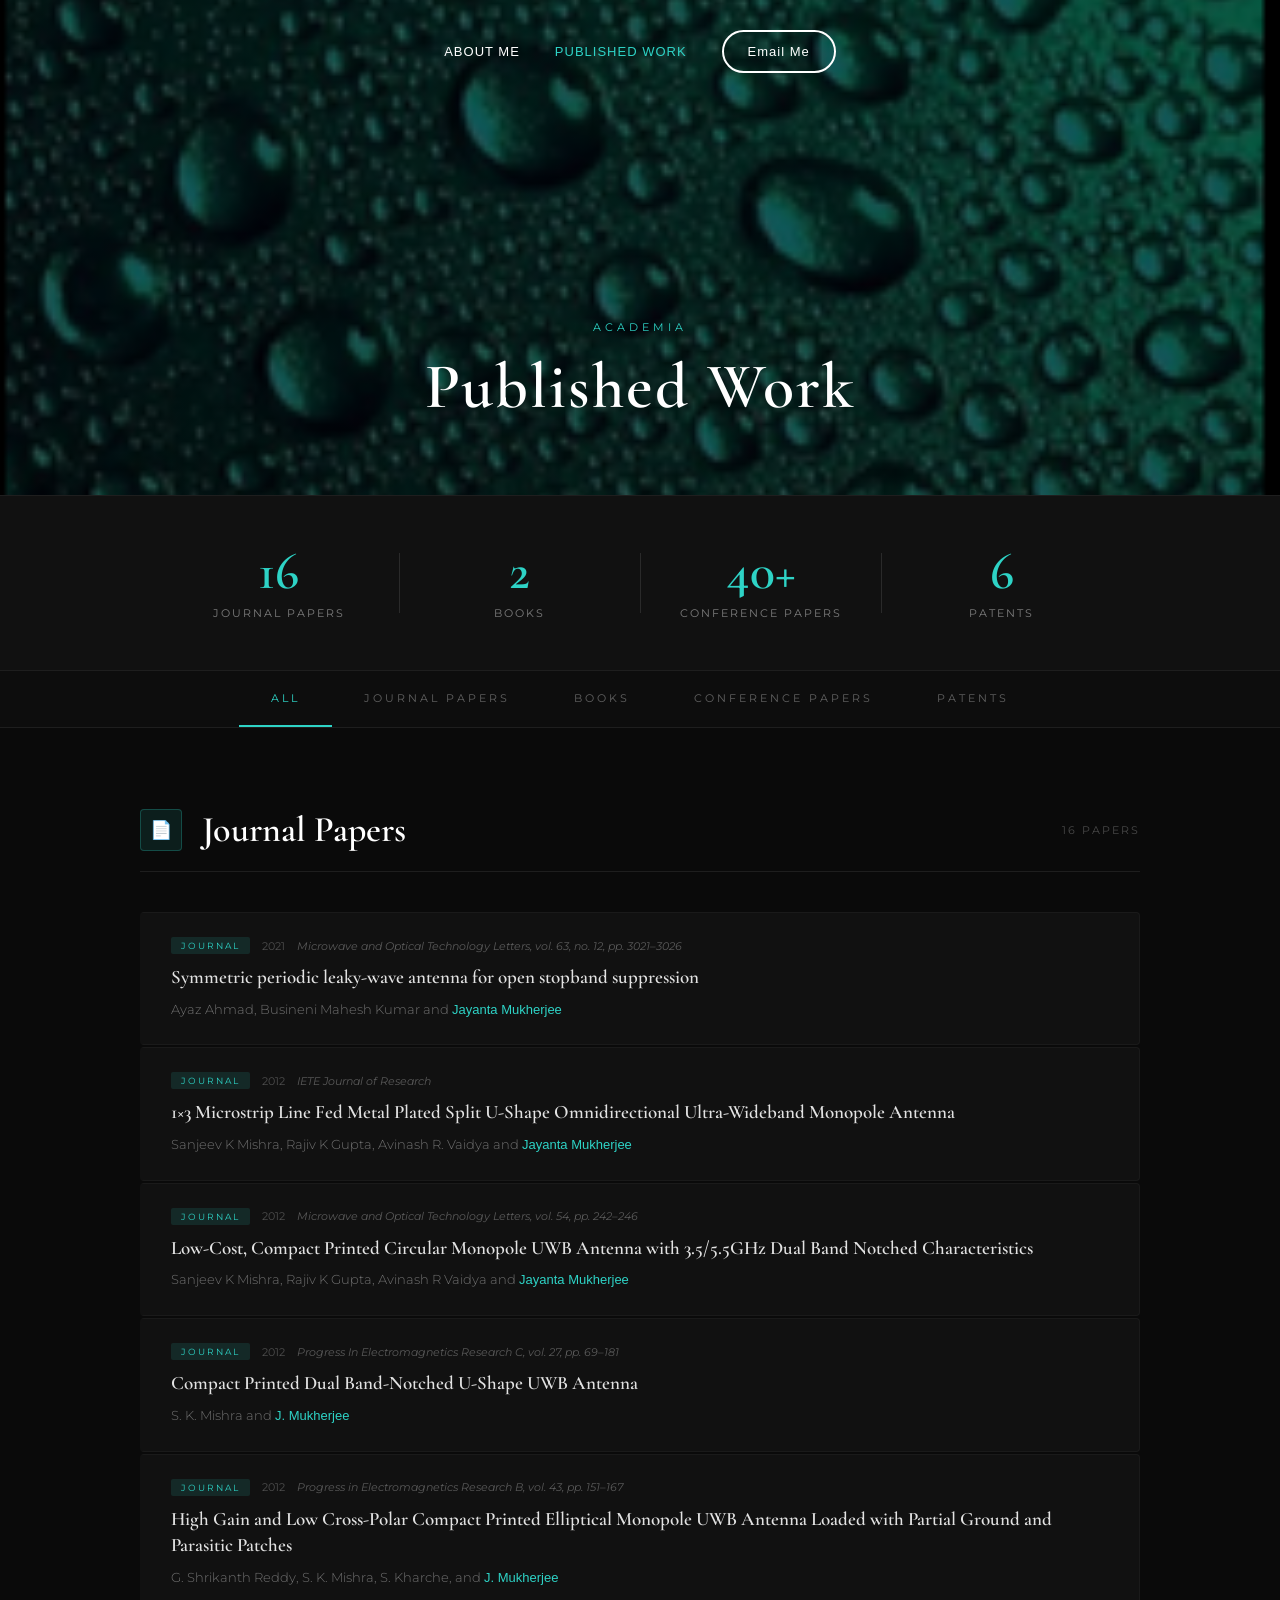
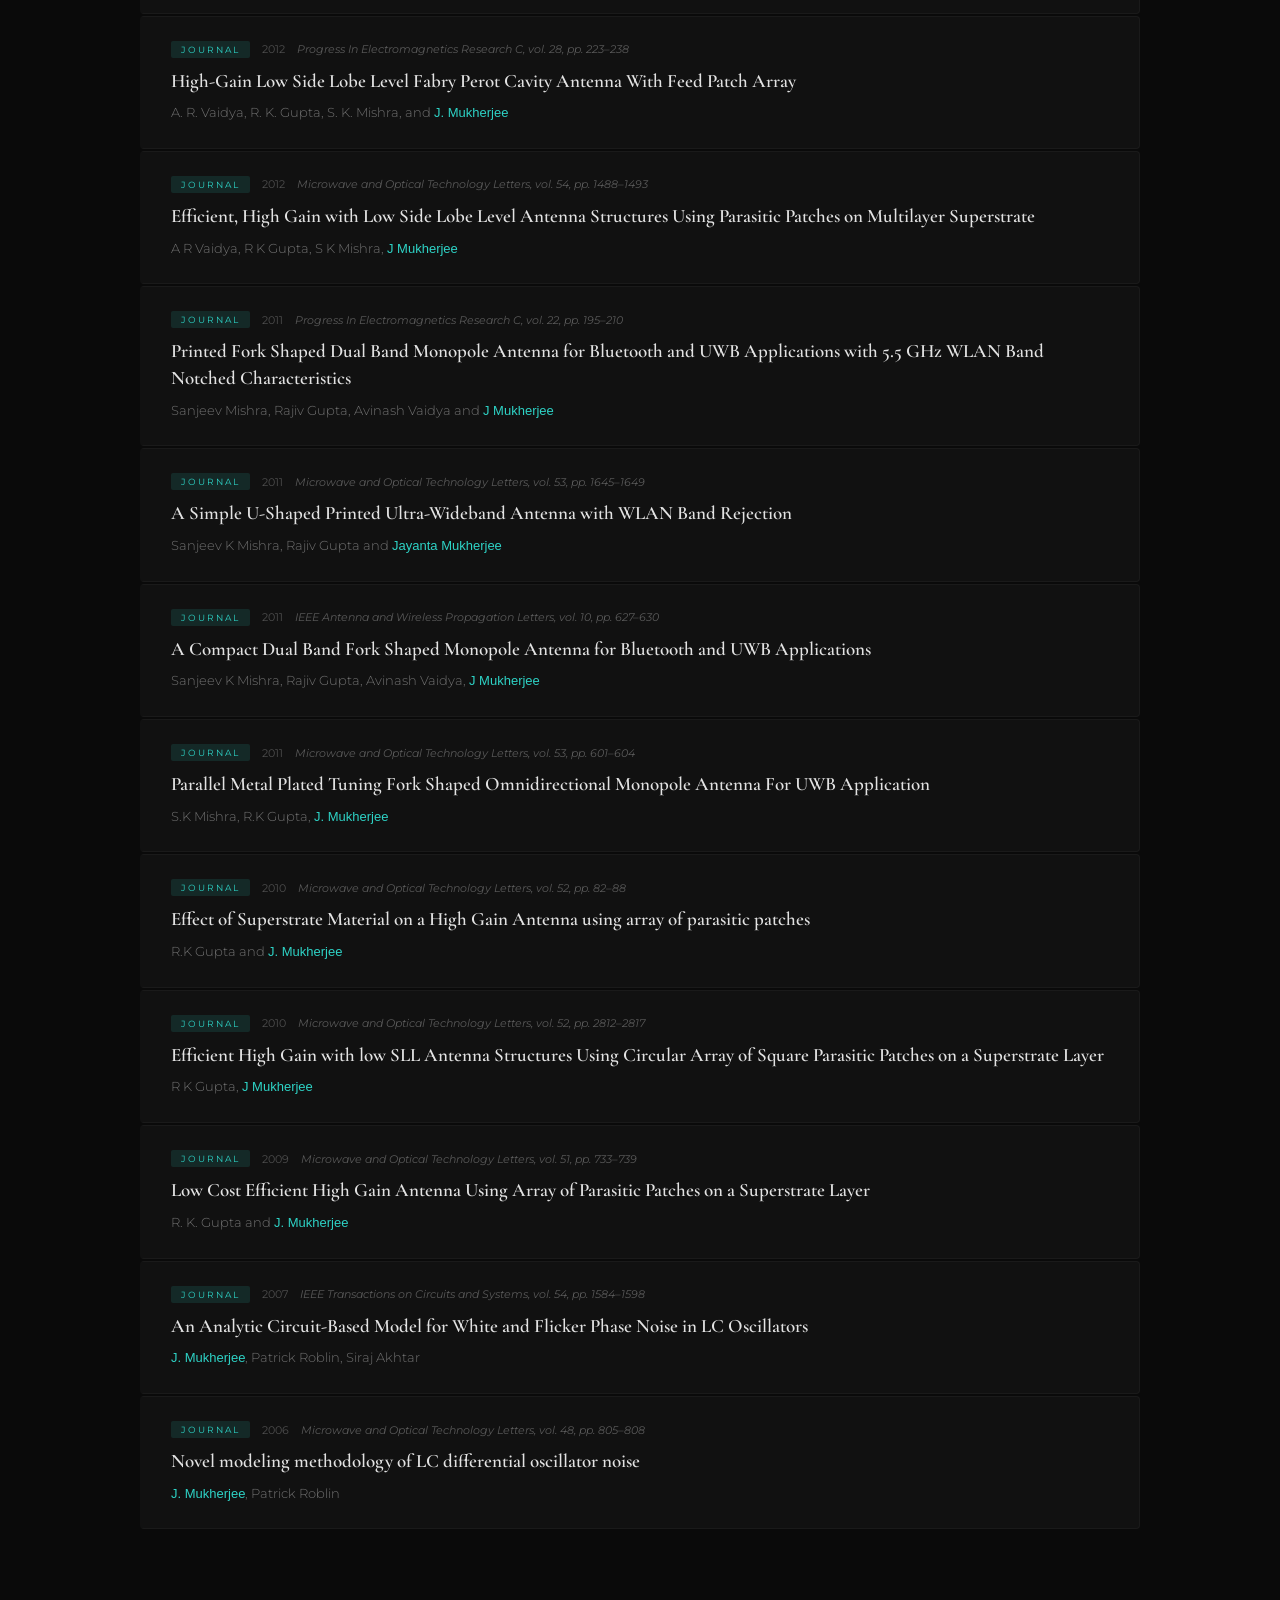
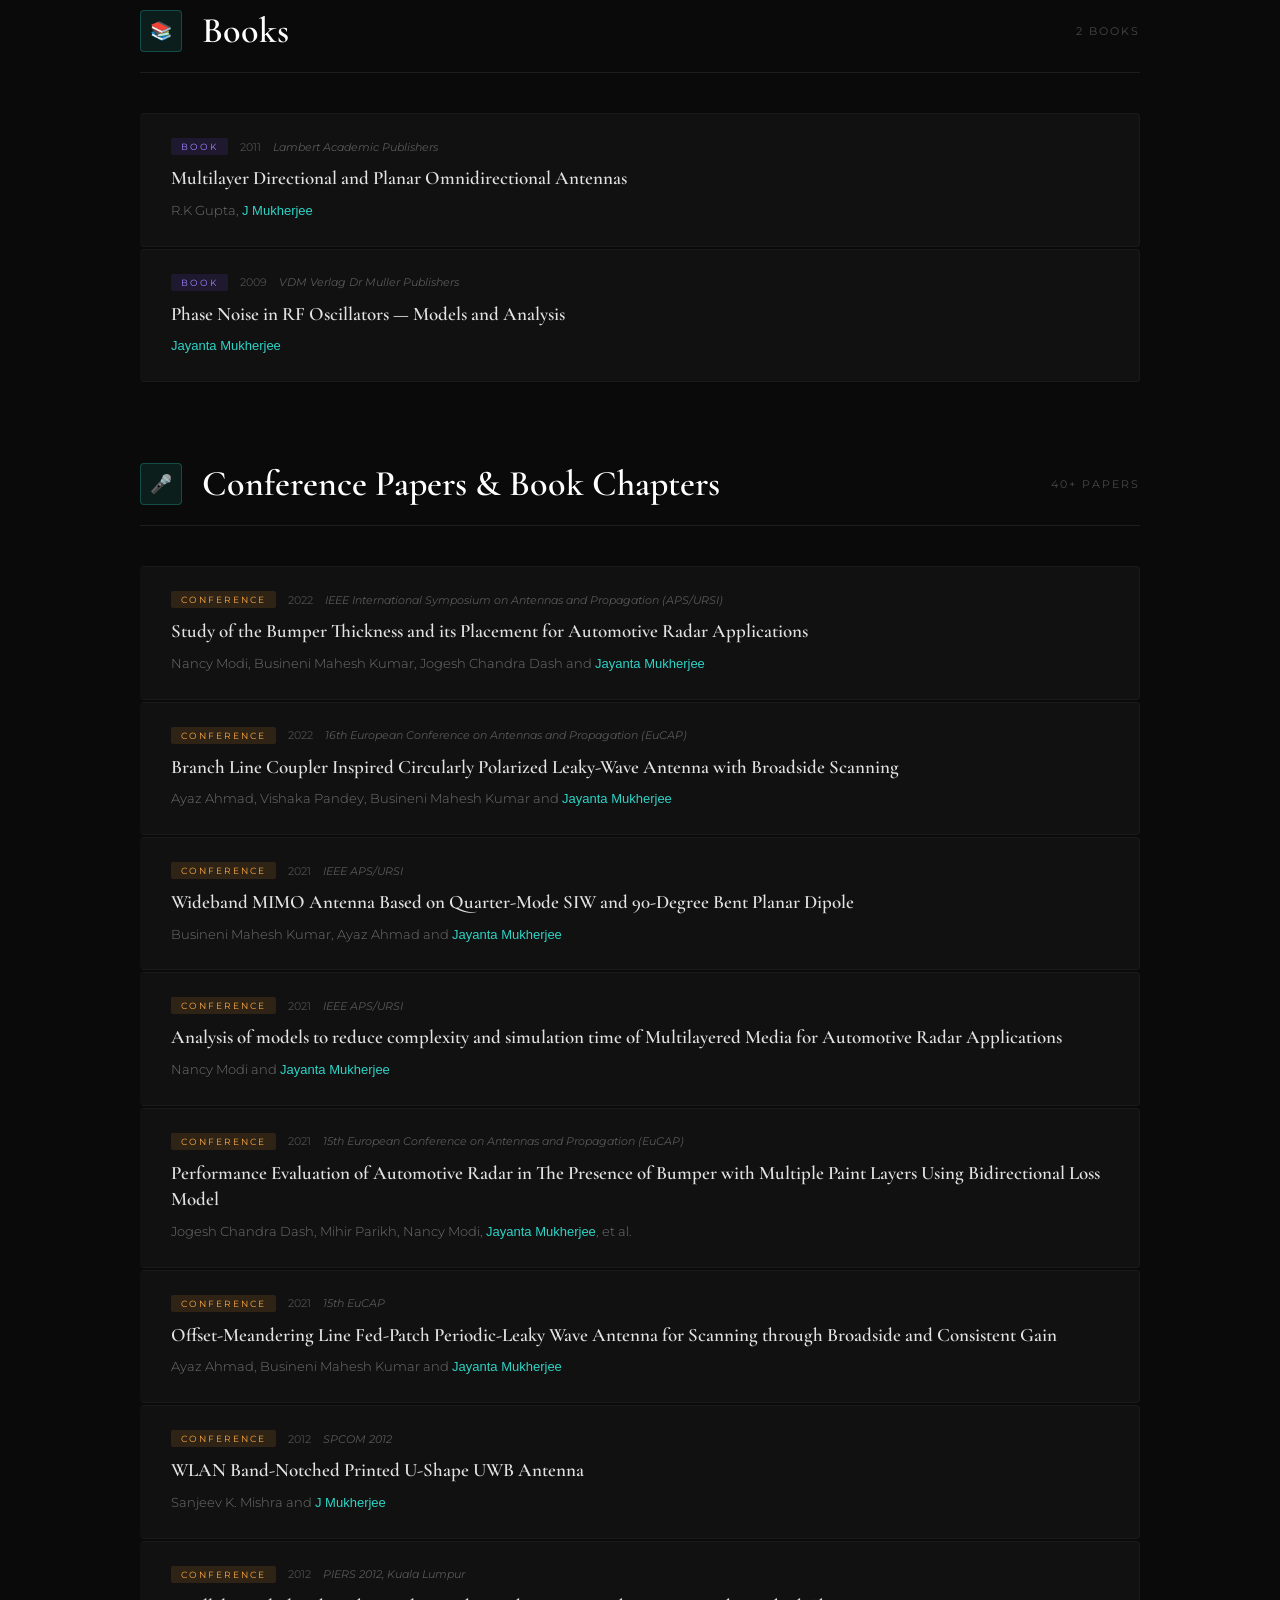
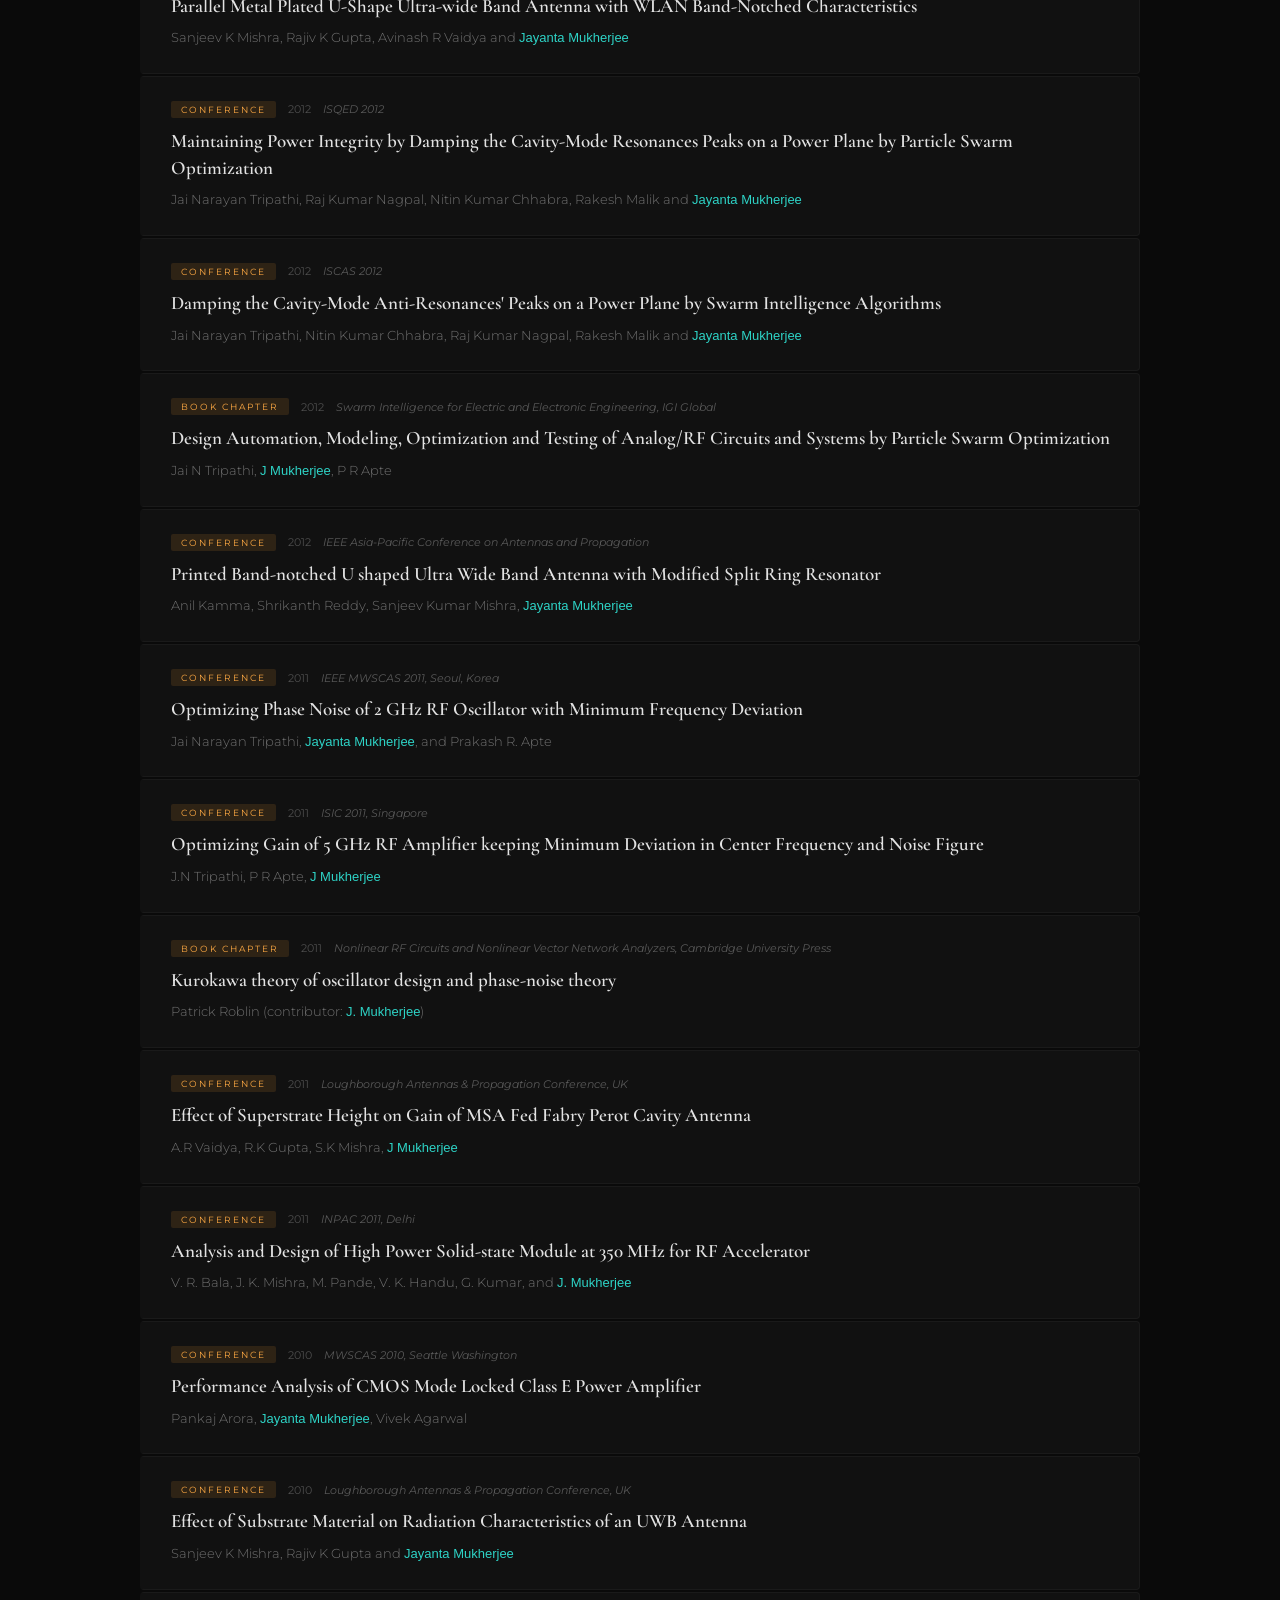
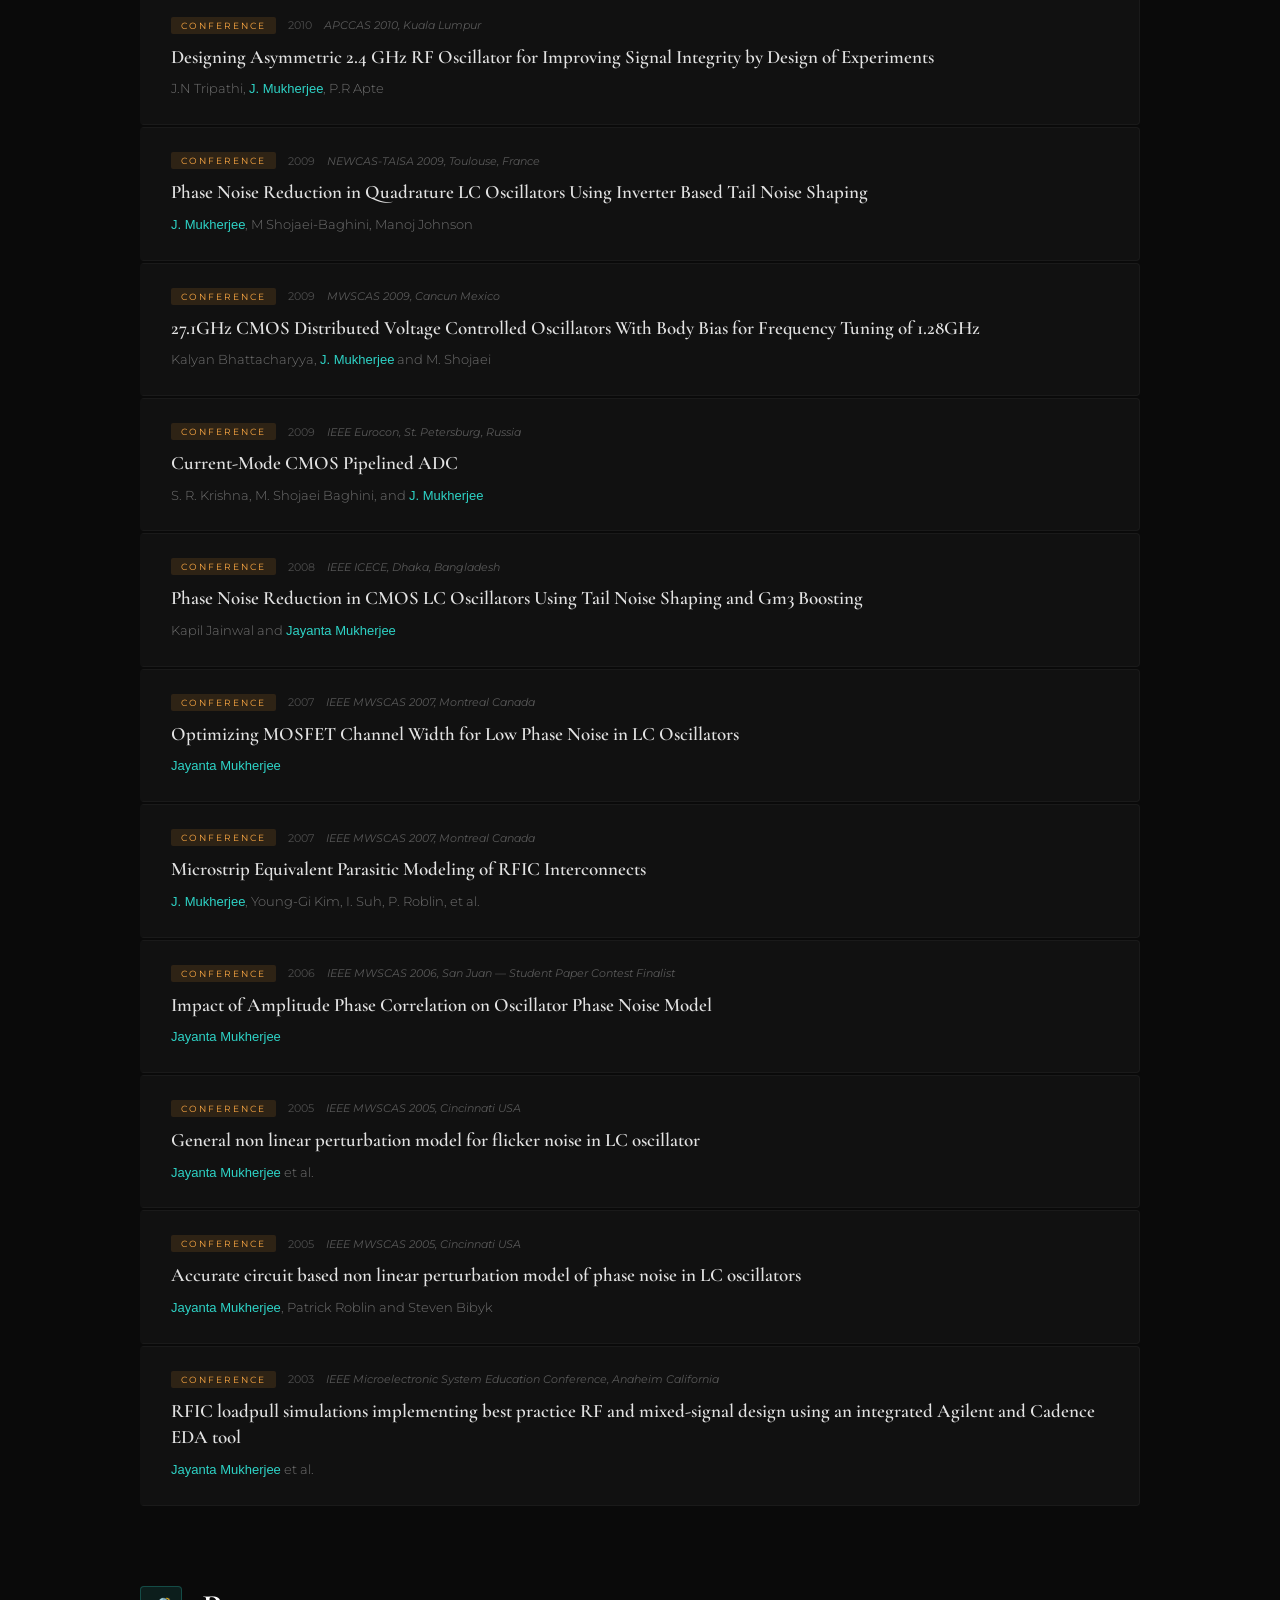
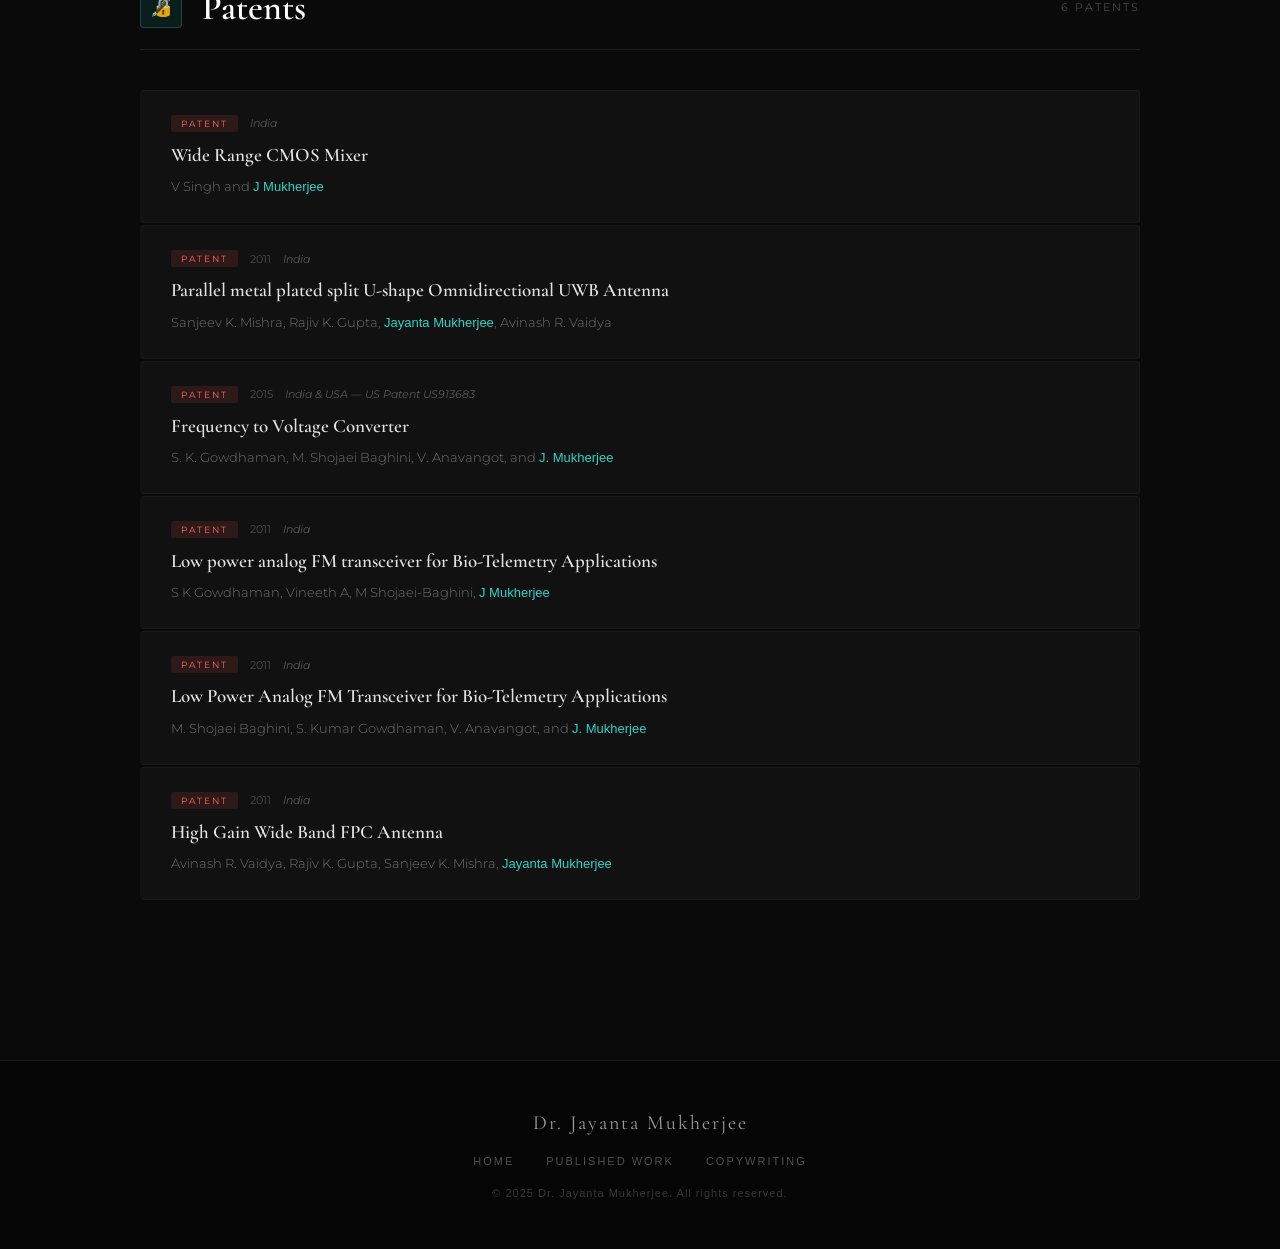
==== published.html @ 4f7e463a "Initial commit" ====
<!DOCTYPE html>
<html lang="en">
<head>
  <meta charset="UTF-8">
  <meta name="viewport" content="width=device-width, initial-scale=1.0">
  <title>Published Work — Dr. Jayanta Mukherjee</title>
  <link rel="stylesheet" href="style.css">
  <link href="https://fonts.googleapis.com/css2?family=Cormorant+Garamond:ital,wght@0,400;0,600;1,400&family=Montserrat:wght@300;400;600;700&display=swap" rel="stylesheet">
  <style>
    /* ---- Published page specific styles ---- */
    .pub-hero {
      width: 100%;
      height: 55vh;
      background:
        linear-gradient(rgba(0,0,0,0.65), rgba(0,0,0,0.65)),
        url(green.png);
      background-size: cover;
      background-position: center;
      color: white;
      position: relative;
      display: flex;
      flex-direction: column;
      justify-content: flex-end;
      padding: 0 0 70px 0;
    }

    .pub-hero-content {
      text-align: center;
    }

    .pub-hero-content .section-label {
      margin-bottom: 14px;
    }

    .pub-hero-title {
      font-family: 'Cormorant Garamond', serif;
      font-size: 64px;
      font-weight: 600;
      color: white;
      letter-spacing: 2px;
    }

    /* ---- Filter tabs ---- */
    .filter-bar {
      background: #0d0d0d;
      border-bottom: 1px solid #1e1e1e;
      padding: 0 80px;
      display: flex;
      justify-content: center;
      gap: 0;
      position: sticky;
      top: 0;
      z-index: 100;
    }

    .filter-tab {
      padding: 20px 32px;
      font-size: 11px;
      letter-spacing: 3px;
      text-transform: uppercase;
      color: rgba(255,255,255,0.35);
      cursor: pointer;
      border-bottom: 2px solid transparent;
      transition: 0.3s;
      font-family: 'Montserrat', sans-serif;
      background: none;
      border-left: none;
      border-right: none;
      border-top: none;
    }

    .filter-tab:hover {
      color: rgba(255,255,255,0.7);
    }

    .filter-tab.active {
      color: #2ed3c6;
      border-bottom: 2px solid #2ed3c6;
    }

    /* ---- Main publications layout ---- */
    .pub-body {
      background: #0a0a0a;
      min-height: 60vh;
      padding: 80px;
    }

    .pub-section {
      max-width: 1000px;
      margin: 0 auto 80px auto;
      display: none;
    }

    .pub-section.visible {
      display: block;
    }

    .pub-section-header {
      display: flex;
      align-items: center;
      gap: 20px;
      margin-bottom: 40px;
      padding-bottom: 20px;
      border-bottom: 1px solid #1e1e1e;
    }

    .pub-section-icon {
      width: 42px;
      height: 42px;
      background: rgba(46,211,198,0.1);
      border: 1px solid rgba(46,211,198,0.25);
      border-radius: 4px;
      display: flex;
      align-items: center;
      justify-content: center;
      font-size: 18px;
      flex-shrink: 0;
    }

    .pub-section-title {
      font-family: 'Cormorant Garamond', serif;
      font-size: 36px;
      font-weight: 600;
      color: white;
    }

    .pub-count {
      margin-left: auto;
      font-size: 11px;
      letter-spacing: 2px;
      color: rgba(255,255,255,0.25);
      font-family: 'Montserrat', sans-serif;
    }

    /* ---- Individual publication card ---- */
    .pub-list {
      display: flex;
      flex-direction: column;
      gap: 2px;
    }

    .pub-item {
      background: #111;
      border: 1px solid #1a1a1a;
      border-left: 3px solid transparent;
      border-radius: 4px;
      padding: 24px 28px;
      transition: 0.3s;
      position: relative;
    }

    .pub-item:hover {
      border-left-color: #2ed3c6;
      background: #141414;
      transform: translateX(4px);
    }

    .pub-item-meta {
      display: flex;
      align-items: center;
      gap: 12px;
      margin-bottom: 10px;
      flex-wrap: wrap;
    }

    .pub-tag {
      font-size: 9px;
      letter-spacing: 2px;
      text-transform: uppercase;
      padding: 3px 10px;
      border-radius: 2px;
      font-family: 'Montserrat', sans-serif;
    }

    .pub-tag.journal  { background: rgba(46,211,198,0.12); color: #2ed3c6; }
    .pub-tag.book     { background: rgba(120,80,255,0.12); color: #a080ff; }
    .pub-tag.conf     { background: rgba(255,160,50,0.12); color: #ffaa44; }
    .pub-tag.patent   { background: rgba(255,80,80,0.12);  color: #ff6666; }
    .pub-tag.chip     { background: rgba(80,200,80,0.12);  color: #66cc66; }

    .pub-year {
      font-size: 11px;
      color: rgba(255,255,255,0.25);
      font-family: 'Montserrat', sans-serif;
    }

    .pub-venue {
      font-size: 11px;
      color: rgba(255,255,255,0.3);
      font-style: italic;
      font-family: 'Montserrat', sans-serif;
    }

    .pub-title {
      font-family: 'Cormorant Garamond', serif;
      font-size: 19px;
      font-weight: 600;
      color: rgba(255,255,255,0.88);
      margin-bottom: 8px;
      line-height: 1.4;
    }

    .pub-authors {
      font-size: 13px;
      color: rgba(255,255,255,0.4);
      line-height: 1.6;
      font-family: 'Montserrat', sans-serif;
      font-weight: 300;
    }

    .pub-authors strong {
      color: #2ed3c6;
      font-weight: 400;
    }

    /* ---- Stats row ---- */
    .pub-stats {
      background: #111;
      border-top: 1px solid #1e1e1e;
      border-bottom: 1px solid #1e1e1e;
      padding: 50px 80px;
      display: flex;
      justify-content: center;
      gap: 0;
    }

    /* ---- Footer from main site ---- */
    .footer {
      background: #050505;
      border-top: 1px solid #1a1a1a;
      padding: 50px 80px;
      display: flex;
      flex-direction: column;
      align-items: center;
      gap: 20px;
      font-family: 'Montserrat', sans-serif;
    }

    .footer-name {
      font-family: 'Cormorant Garamond', serif;
      font-size: 20px;
      color: rgba(255,255,255,0.6);
      letter-spacing: 2px;
    }

    .footer-links {
      display: flex;
      gap: 32px;
    }

    .footer-links a {
      font-size: 11px;
      letter-spacing: 2px;
      text-transform: uppercase;
      color: rgba(255,255,255,0.3);
      text-decoration: none;
      transition: 0.3s;
    }

    .footer-links a:hover { color: #2ed3c6; }

    .footer-copy {
      font-size: 11px;
      color: rgba(255,255,255,0.2);
      letter-spacing: 1px;
    }
  </style>
</head>

<body style="background:#0a0a0a; overflow-x:hidden;">

  <!-- NAV (same as index) -->
  <section class="pub-hero">
    <nav style="position:absolute;top:0;left:0;width:100%;padding:30px 60px;display:flex;justify-content:center;align-items:center;gap:35px;">
      <a href="index.html" style="color:white;text-decoration:none;font-size:13px;letter-spacing:1px;transition:0.3s;">ABOUT ME</a>
      <a href="published.html" style="color:#2ed3c6;text-decoration:none;font-size:13px;letter-spacing:1px;">PUBLISHED WORK</a>
      <!-- <a href="copywriting.html" style="color:white;text-decoration:none;font-size:13px;letter-spacing:1px;transition:0.3s;">COPYWRITING</a> -->
      <a href="mailto:jayanta@ee.iitb.ac.in" style="color:white;text-decoration:none;font-size:13px;letter-spacing:1px;border:2px solid white;padding:12px 24px;border-radius:30px;">Email Me</a>
    </nav>
    <div class="pub-hero-content">
      <p class="section-label center">Academia</p>
      <h1 class="pub-hero-title">Published Work</h1>
    </div>
  </section>

  <!-- STATS -->
  <div class="pub-stats">
    <div class="stat" style="flex:1;max-width:200px;display:flex;flex-direction:column;align-items:center;gap:8px;">
      <span class="stat-number" style="font-family:'Cormorant Garamond',serif;font-size:52px;font-weight:600;color:#2ed3c6;line-height:1;">16</span>
      <span class="stat-label" style="font-size:11px;letter-spacing:2px;text-transform:uppercase;color:rgba(255,255,255,0.45);font-family:'Montserrat',sans-serif;">Journal Papers</span>
    </div>
    <div style="width:1px;height:60px;background:#2a2a2a;flex-shrink:0;margin:0 20px;align-self:center;"></div>
    <div class="stat" style="flex:1;max-width:200px;display:flex;flex-direction:column;align-items:center;gap:8px;">
      <span class="stat-number" style="font-family:'Cormorant Garamond',serif;font-size:52px;font-weight:600;color:#2ed3c6;line-height:1;">2</span>
      <span class="stat-label" style="font-size:11px;letter-spacing:2px;text-transform:uppercase;color:rgba(255,255,255,0.45);font-family:'Montserrat',sans-serif;">Books</span>
    </div>
    <div style="width:1px;height:60px;background:#2a2a2a;flex-shrink:0;margin:0 20px;align-self:center;"></div>
    <div class="stat" style="flex:1;max-width:200px;display:flex;flex-direction:column;align-items:center;gap:8px;">
      <span class="stat-number" style="font-family:'Cormorant Garamond',serif;font-size:52px;font-weight:600;color:#2ed3c6;line-height:1;">40+</span>
      <span class="stat-label" style="font-size:11px;letter-spacing:2px;text-transform:uppercase;color:rgba(255,255,255,0.45);font-family:'Montserrat',sans-serif;">Conference Papers</span>
    </div>
    <div style="width:1px;height:60px;background:#2a2a2a;flex-shrink:0;margin:0 20px;align-self:center;"></div>
    <div class="stat" style="flex:1;max-width:200px;display:flex;flex-direction:column;align-items:center;gap:8px;">
      <span class="stat-number" style="font-family:'Cormorant Garamond',serif;font-size:52px;font-weight:600;color:#2ed3c6;line-height:1;">6</span>
      <span class="stat-label" style="font-size:11px;letter-spacing:2px;text-transform:uppercase;color:rgba(255,255,255,0.45);font-family:'Montserrat',sans-serif;">Patents</span>
    </div>
  </div>

  <!-- FILTER TABS -->
  <div class="filter-bar">
    <button class="filter-tab active" onclick="showSection('all', this)">All</button>
    <button class="filter-tab" onclick="showSection('journals', this)">Journal Papers</button>
    <button class="filter-tab" onclick="showSection('books', this)">Books</button>
    <button class="filter-tab" onclick="showSection('conferences', this)">Conference Papers</button>
    <button class="filter-tab" onclick="showSection('patents', this)">Patents</button>
  </div>

  <!-- PUBLICATIONS BODY -->
  <div class="pub-body">

    <!-- JOURNAL PAPERS -->
    <div class="pub-section visible" id="journals">
      <div class="pub-section-header">
        <div class="pub-section-icon">📄</div>
        <h2 class="pub-section-title">Journal Papers</h2>
        <span class="pub-count">16 PAPERS</span>
      </div>
      <div class="pub-list">

        <div class="pub-item">
          <div class="pub-item-meta">
            <span class="pub-tag journal">Journal</span>
            <span class="pub-year">2021</span>
            <span class="pub-venue">Microwave and Optical Technology Letters, vol. 63, no. 12, pp. 3021–3026</span>
          </div>
          <div class="pub-title">Symmetric periodic leaky-wave antenna for open stopband suppression</div>
          <div class="pub-authors">Ayaz Ahmad, Busineni Mahesh Kumar and <strong>Jayanta Mukherjee</strong></div>
        </div>

        <div class="pub-item">
          <div class="pub-item-meta">
            <span class="pub-tag journal">Journal</span>
            <span class="pub-year">2012</span>
            <span class="pub-venue">IETE Journal of Research</span>
          </div>
          <div class="pub-title">1×3 Microstrip Line Fed Metal Plated Split U-Shape Omnidirectional Ultra-Wideband Monopole Antenna</div>
          <div class="pub-authors">Sanjeev K Mishra, Rajiv K Gupta, Avinash R. Vaidya and <strong>Jayanta Mukherjee</strong></div>
        </div>

        <div class="pub-item">
          <div class="pub-item-meta">
            <span class="pub-tag journal">Journal</span>
            <span class="pub-year">2012</span>
            <span class="pub-venue">Microwave and Optical Technology Letters, vol. 54, pp. 242–246</span>
          </div>
          <div class="pub-title">Low-Cost, Compact Printed Circular Monopole UWB Antenna with 3.5/5.5GHz Dual Band Notched Characteristics</div>
          <div class="pub-authors">Sanjeev K Mishra, Rajiv K Gupta, Avinash R Vaidya and <strong>Jayanta Mukherjee</strong></div>
        </div>

        <div class="pub-item">
          <div class="pub-item-meta">
            <span class="pub-tag journal">Journal</span>
            <span class="pub-year">2012</span>
            <span class="pub-venue">Progress In Electromagnetics Research C, vol. 27, pp. 69–181</span>
          </div>
          <div class="pub-title">Compact Printed Dual Band-Notched U-Shape UWB Antenna</div>
          <div class="pub-authors">S. K. Mishra and <strong>J. Mukherjee</strong></div>
        </div>

        <div class="pub-item">
          <div class="pub-item-meta">
            <span class="pub-tag journal">Journal</span>
            <span class="pub-year">2012</span>
            <span class="pub-venue">Progress in Electromagnetics Research B, vol. 43, pp. 151–167</span>
          </div>
          <div class="pub-title">High Gain and Low Cross-Polar Compact Printed Elliptical Monopole UWB Antenna Loaded with Partial Ground and Parasitic Patches</div>
          <div class="pub-authors">G. Shrikanth Reddy, S. K. Mishra, S. Kharche, and <strong>J. Mukherjee</strong></div>
        </div>

        <div class="pub-item">
          <div class="pub-item-meta">
            <span class="pub-tag journal">Journal</span>
            <span class="pub-year">2012</span>
            <span class="pub-venue">Progress In Electromagnetics Research C, vol. 28, pp. 223–238</span>
          </div>
          <div class="pub-title">High-Gain Low Side Lobe Level Fabry Perot Cavity Antenna With Feed Patch Array</div>
          <div class="pub-authors">A. R. Vaidya, R. K. Gupta, S. K. Mishra, and <strong>J. Mukherjee</strong></div>
        </div>

        <div class="pub-item">
          <div class="pub-item-meta">
            <span class="pub-tag journal">Journal</span>
            <span class="pub-year">2012</span>
            <span class="pub-venue">Microwave and Optical Technology Letters, vol. 54, pp. 1488–1493</span>
          </div>
          <div class="pub-title">Efficient, High Gain with Low Side Lobe Level Antenna Structures Using Parasitic Patches on Multilayer Superstrate</div>
          <div class="pub-authors">A R Vaidya, R K Gupta, S K Mishra, <strong>J Mukherjee</strong></div>
        </div>

        <div class="pub-item">
          <div class="pub-item-meta">
            <span class="pub-tag journal">Journal</span>
            <span class="pub-year">2011</span>
            <span class="pub-venue">Progress In Electromagnetics Research C, vol. 22, pp. 195–210</span>
          </div>
          <div class="pub-title">Printed Fork Shaped Dual Band Monopole Antenna for Bluetooth and UWB Applications with 5.5 GHz WLAN Band Notched Characteristics</div>
          <div class="pub-authors">Sanjeev Mishra, Rajiv Gupta, Avinash Vaidya and <strong>J Mukherjee</strong></div>
        </div>

        <div class="pub-item">
          <div class="pub-item-meta">
            <span class="pub-tag journal">Journal</span>
            <span class="pub-year">2011</span>
            <span class="pub-venue">Microwave and Optical Technology Letters, vol. 53, pp. 1645–1649</span>
          </div>
          <div class="pub-title">A Simple U-Shaped Printed Ultra-Wideband Antenna with WLAN Band Rejection</div>
          <div class="pub-authors">Sanjeev K Mishra, Rajiv Gupta and <strong>Jayanta Mukherjee</strong></div>
        </div>

        <div class="pub-item">
          <div class="pub-item-meta">
            <span class="pub-tag journal">Journal</span>
            <span class="pub-year">2011</span>
            <span class="pub-venue">IEEE Antenna and Wireless Propagation Letters, vol. 10, pp. 627–630</span>
          </div>
          <div class="pub-title">A Compact Dual Band Fork Shaped Monopole Antenna for Bluetooth and UWB Applications</div>
          <div class="pub-authors">Sanjeev K Mishra, Rajiv Gupta, Avinash Vaidya, <strong>J Mukherjee</strong></div>
        </div>

        <div class="pub-item">
          <div class="pub-item-meta">
            <span class="pub-tag journal">Journal</span>
            <span class="pub-year">2011</span>
            <span class="pub-venue">Microwave and Optical Technology Letters, vol. 53, pp. 601–604</span>
          </div>
          <div class="pub-title">Parallel Metal Plated Tuning Fork Shaped Omnidirectional Monopole Antenna For UWB Application</div>
          <div class="pub-authors">S.K Mishra, R.K Gupta, <strong>J. Mukherjee</strong></div>
        </div>

        <div class="pub-item">
          <div class="pub-item-meta">
            <span class="pub-tag journal">Journal</span>
            <span class="pub-year">2010</span>
            <span class="pub-venue">Microwave and Optical Technology Letters, vol. 52, pp. 82–88</span>
          </div>
          <div class="pub-title">Effect of Superstrate Material on a High Gain Antenna using array of parasitic patches</div>
          <div class="pub-authors">R.K Gupta and <strong>J. Mukherjee</strong></div>
        </div>

        <div class="pub-item">
          <div class="pub-item-meta">
            <span class="pub-tag journal">Journal</span>
            <span class="pub-year">2010</span>
            <span class="pub-venue">Microwave and Optical Technology Letters, vol. 52, pp. 2812–2817</span>
          </div>
          <div class="pub-title">Efficient High Gain with low SLL Antenna Structures Using Circular Array of Square Parasitic Patches on a Superstrate Layer</div>
          <div class="pub-authors">R K Gupta, <strong>J Mukherjee</strong></div>
        </div>

        <div class="pub-item">
          <div class="pub-item-meta">
            <span class="pub-tag journal">Journal</span>
            <span class="pub-year">2009</span>
            <span class="pub-venue">Microwave and Optical Technology Letters, vol. 51, pp. 733–739</span>
          </div>
          <div class="pub-title">Low Cost Efficient High Gain Antenna Using Array of Parasitic Patches on a Superstrate Layer</div>
          <div class="pub-authors">R. K. Gupta and <strong>J. Mukherjee</strong></div>
        </div>

        <div class="pub-item">
          <div class="pub-item-meta">
            <span class="pub-tag journal">Journal</span>
            <span class="pub-year">2007</span>
            <span class="pub-venue">IEEE Transactions on Circuits and Systems, vol. 54, pp. 1584–1598</span>
          </div>
          <div class="pub-title">An Analytic Circuit-Based Model for White and Flicker Phase Noise in LC Oscillators</div>
          <div class="pub-authors"><strong>J. Mukherjee</strong>, Patrick Roblin, Siraj Akhtar</div>
        </div>

        <div class="pub-item">
          <div class="pub-item-meta">
            <span class="pub-tag journal">Journal</span>
            <span class="pub-year">2006</span>
            <span class="pub-venue">Microwave and Optical Technology Letters, vol. 48, pp. 805–808</span>
          </div>
          <div class="pub-title">Novel modeling methodology of LC differential oscillator noise</div>
          <div class="pub-authors"><strong>J. Mukherjee</strong>, Patrick Roblin</div>
        </div>

      </div>
    </div>

    <!-- BOOKS -->
    <div class="pub-section visible" id="books">
      <div class="pub-section-header">
        <div class="pub-section-icon">📚</div>
        <h2 class="pub-section-title">Books</h2>
        <span class="pub-count">2 BOOKS</span>
      </div>
      <div class="pub-list">

        <div class="pub-item">
          <div class="pub-item-meta">
            <span class="pub-tag book">Book</span>
            <span class="pub-year">2011</span>
            <span class="pub-venue">Lambert Academic Publishers</span>
          </div>
          <div class="pub-title">Multilayer Directional and Planar Omnidirectional Antennas</div>
          <div class="pub-authors">R.K Gupta, <strong>J Mukherjee</strong></div>
        </div>

        <div class="pub-item">
          <div class="pub-item-meta">
            <span class="pub-tag book">Book</span>
            <span class="pub-year">2009</span>
            <span class="pub-venue">VDM Verlag Dr Muller Publishers</span>
          </div>
          <div class="pub-title">Phase Noise in RF Oscillators — Models and Analysis</div>
          <div class="pub-authors"><strong>Jayanta Mukherjee</strong></div>
        </div>

      </div>
    </div>

    <!-- CONFERENCE PAPERS -->
    <div class="pub-section visible" id="conferences">
      <div class="pub-section-header">
        <div class="pub-section-icon">🎤</div>
        <h2 class="pub-section-title">Conference Papers &amp; Book Chapters</h2>
        <span class="pub-count">40+ PAPERS</span>
      </div>
      <div class="pub-list">

        <div class="pub-item">
          <div class="pub-item-meta"><span class="pub-tag conf">Conference</span><span class="pub-year">2022</span><span class="pub-venue">IEEE International Symposium on Antennas and Propagation (APS/URSI)</span></div>
          <div class="pub-title">Study of the Bumper Thickness and its Placement for Automotive Radar Applications</div>
          <div class="pub-authors">Nancy Modi, Busineni Mahesh Kumar, Jogesh Chandra Dash and <strong>Jayanta Mukherjee</strong></div>
        </div>

        <div class="pub-item">
          <div class="pub-item-meta"><span class="pub-tag conf">Conference</span><span class="pub-year">2022</span><span class="pub-venue">16th European Conference on Antennas and Propagation (EuCAP)</span></div>
          <div class="pub-title">Branch Line Coupler Inspired Circularly Polarized Leaky-Wave Antenna with Broadside Scanning</div>
          <div class="pub-authors">Ayaz Ahmad, Vishaka Pandey, Busineni Mahesh Kumar and <strong>Jayanta Mukherjee</strong></div>
        </div>

        <div class="pub-item">
          <div class="pub-item-meta"><span class="pub-tag conf">Conference</span><span class="pub-year">2021</span><span class="pub-venue">IEEE APS/URSI</span></div>
          <div class="pub-title">Wideband MIMO Antenna Based on Quarter-Mode SIW and 90-Degree Bent Planar Dipole</div>
          <div class="pub-authors">Busineni Mahesh Kumar, Ayaz Ahmad and <strong>Jayanta Mukherjee</strong></div>
        </div>

        <div class="pub-item">
          <div class="pub-item-meta"><span class="pub-tag conf">Conference</span><span class="pub-year">2021</span><span class="pub-venue">IEEE APS/URSI</span></div>
          <div class="pub-title">Analysis of models to reduce complexity and simulation time of Multilayered Media for Automotive Radar Applications</div>
          <div class="pub-authors">Nancy Modi and <strong>Jayanta Mukherjee</strong></div>
        </div>

        <div class="pub-item">
          <div class="pub-item-meta"><span class="pub-tag conf">Conference</span><span class="pub-year">2021</span><span class="pub-venue">15th European Conference on Antennas and Propagation (EuCAP)</span></div>
          <div class="pub-title">Performance Evaluation of Automotive Radar in The Presence of Bumper with Multiple Paint Layers Using Bidirectional Loss Model</div>
          <div class="pub-authors">Jogesh Chandra Dash, Mihir Parikh, Nancy Modi, <strong>Jayanta Mukherjee</strong>, et al.</div>
        </div>

        <div class="pub-item">
          <div class="pub-item-meta"><span class="pub-tag conf">Conference</span><span class="pub-year">2021</span><span class="pub-venue">15th EuCAP</span></div>
          <div class="pub-title">Offset-Meandering Line Fed-Patch Periodic-Leaky Wave Antenna for Scanning through Broadside and Consistent Gain</div>
          <div class="pub-authors">Ayaz Ahmad, Busineni Mahesh Kumar and <strong>Jayanta Mukherjee</strong></div>
        </div>

        <div class="pub-item">
          <div class="pub-item-meta"><span class="pub-tag conf">Conference</span><span class="pub-year">2012</span><span class="pub-venue">SPCOM 2012</span></div>
          <div class="pub-title">WLAN Band-Notched Printed U-Shape UWB Antenna</div>
          <div class="pub-authors">Sanjeev K. Mishra and <strong>J Mukherjee</strong></div>
        </div>

        <div class="pub-item">
          <div class="pub-item-meta"><span class="pub-tag conf">Conference</span><span class="pub-year">2012</span><span class="pub-venue">PIERS 2012, Kuala Lumpur</span></div>
          <div class="pub-title">Parallel Metal Plated U-Shape Ultra-wide Band Antenna with WLAN Band-Notched Characteristics</div>
          <div class="pub-authors">Sanjeev K Mishra, Rajiv K Gupta, Avinash R Vaidya and <strong>Jayanta Mukherjee</strong></div>
        </div>

        <div class="pub-item">
          <div class="pub-item-meta"><span class="pub-tag conf">Conference</span><span class="pub-year">2012</span><span class="pub-venue">ISQED 2012</span></div>
          <div class="pub-title">Maintaining Power Integrity by Damping the Cavity-Mode Resonances Peaks on a Power Plane by Particle Swarm Optimization</div>
          <div class="pub-authors">Jai Narayan Tripathi, Raj Kumar Nagpal, Nitin Kumar Chhabra, Rakesh Malik and <strong>Jayanta Mukherjee</strong></div>
        </div>

        <div class="pub-item">
          <div class="pub-item-meta"><span class="pub-tag conf">Conference</span><span class="pub-year">2012</span><span class="pub-venue">ISCAS 2012</span></div>
          <div class="pub-title">Damping the Cavity-Mode Anti-Resonances' Peaks on a Power Plane by Swarm Intelligence Algorithms</div>
          <div class="pub-authors">Jai Narayan Tripathi, Nitin Kumar Chhabra, Raj Kumar Nagpal, Rakesh Malik and <strong>Jayanta Mukherjee</strong></div>
        </div>

        <div class="pub-item">
          <div class="pub-item-meta"><span class="pub-tag conf">Book Chapter</span><span class="pub-year">2012</span><span class="pub-venue">Swarm Intelligence for Electric and Electronic Engineering, IGI Global</span></div>
          <div class="pub-title">Design Automation, Modeling, Optimization and Testing of Analog/RF Circuits and Systems by Particle Swarm Optimization</div>
          <div class="pub-authors">Jai N Tripathi, <strong>J Mukherjee</strong>, P R Apte</div>
        </div>

        <div class="pub-item">
          <div class="pub-item-meta"><span class="pub-tag conf">Conference</span><span class="pub-year">2012</span><span class="pub-venue">IEEE Asia-Pacific Conference on Antennas and Propagation</span></div>
          <div class="pub-title">Printed Band-notched U shaped Ultra Wide Band Antenna with Modified Split Ring Resonator</div>
          <div class="pub-authors">Anil Kamma, Shrikanth Reddy, Sanjeev Kumar Mishra, <strong>Jayanta Mukherjee</strong></div>
        </div>

        <div class="pub-item">
          <div class="pub-item-meta"><span class="pub-tag conf">Conference</span><span class="pub-year">2011</span><span class="pub-venue">IEEE MWSCAS 2011, Seoul, Korea</span></div>
          <div class="pub-title">Optimizing Phase Noise of 2 GHz RF Oscillator with Minimum Frequency Deviation</div>
          <div class="pub-authors">Jai Narayan Tripathi, <strong>Jayanta Mukherjee</strong>, and Prakash R. Apte</div>
        </div>

        <div class="pub-item">
          <div class="pub-item-meta"><span class="pub-tag conf">Conference</span><span class="pub-year">2011</span><span class="pub-venue">ISIC 2011, Singapore</span></div>
          <div class="pub-title">Optimizing Gain of 5 GHz RF Amplifier keeping Minimum Deviation in Center Frequency and Noise Figure</div>
          <div class="pub-authors">J.N Tripathi, P R Apte, <strong>J Mukherjee</strong></div>
        </div>

        <div class="pub-item">
          <div class="pub-item-meta"><span class="pub-tag conf">Book Chapter</span><span class="pub-year">2011</span><span class="pub-venue">Nonlinear RF Circuits and Nonlinear Vector Network Analyzers, Cambridge University Press</span></div>
          <div class="pub-title">Kurokawa theory of oscillator design and phase-noise theory</div>
          <div class="pub-authors">Patrick Roblin (contributor: <strong>J. Mukherjee</strong>)</div>
        </div>

        <div class="pub-item">
          <div class="pub-item-meta"><span class="pub-tag conf">Conference</span><span class="pub-year">2011</span><span class="pub-venue">Loughborough Antennas & Propagation Conference, UK</span></div>
          <div class="pub-title">Effect of Superstrate Height on Gain of MSA Fed Fabry Perot Cavity Antenna</div>
          <div class="pub-authors">A.R Vaidya, R.K Gupta, S.K Mishra, <strong>J Mukherjee</strong></div>
        </div>

        <div class="pub-item">
          <div class="pub-item-meta"><span class="pub-tag conf">Conference</span><span class="pub-year">2011</span><span class="pub-venue">INPAC 2011, Delhi</span></div>
          <div class="pub-title">Analysis and Design of High Power Solid-state Module at 350 MHz for RF Accelerator</div>
          <div class="pub-authors">V. R. Bala, J. K. Mishra, M. Pande, V. K. Handu, G. Kumar, and <strong>J. Mukherjee</strong></div>
        </div>

        <div class="pub-item">
          <div class="pub-item-meta"><span class="pub-tag conf">Conference</span><span class="pub-year">2010</span><span class="pub-venue">MWSCAS 2010, Seattle Washington</span></div>
          <div class="pub-title">Performance Analysis of CMOS Mode Locked Class E Power Amplifier</div>
          <div class="pub-authors">Pankaj Arora, <strong>Jayanta Mukherjee</strong>, Vivek Agarwal</div>
        </div>

        <div class="pub-item">
          <div class="pub-item-meta"><span class="pub-tag conf">Conference</span><span class="pub-year">2010</span><span class="pub-venue">Loughborough Antennas & Propagation Conference, UK</span></div>
          <div class="pub-title">Effect of Substrate Material on Radiation Characteristics of an UWB Antenna</div>
          <div class="pub-authors">Sanjeev K Mishra, Rajiv K Gupta and <strong>Jayanta Mukherjee</strong></div>
        </div>

        <div class="pub-item">
          <div class="pub-item-meta"><span class="pub-tag conf">Conference</span><span class="pub-year">2010</span><span class="pub-venue">APCCAS 2010, Kuala Lumpur</span></div>
          <div class="pub-title">Designing Asymmetric 2.4 GHz RF Oscillator for Improving Signal Integrity by Design of Experiments</div>
          <div class="pub-authors">J.N Tripathi, <strong>J. Mukherjee</strong>, P.R Apte</div>
        </div>

        <div class="pub-item">
          <div class="pub-item-meta"><span class="pub-tag conf">Conference</span><span class="pub-year">2009</span><span class="pub-venue">NEWCAS-TAISA 2009, Toulouse, France</span></div>
          <div class="pub-title">Phase Noise Reduction in Quadrature LC Oscillators Using Inverter Based Tail Noise Shaping</div>
          <div class="pub-authors"><strong>J. Mukherjee</strong>, M Shojaei-Baghini, Manoj Johnson</div>
        </div>

        <div class="pub-item">
          <div class="pub-item-meta"><span class="pub-tag conf">Conference</span><span class="pub-year">2009</span><span class="pub-venue">MWSCAS 2009, Cancun Mexico</span></div>
          <div class="pub-title">27.1GHz CMOS Distributed Voltage Controlled Oscillators With Body Bias for Frequency Tuning of 1.28GHz</div>
          <div class="pub-authors">Kalyan Bhattacharyya, <strong>J. Mukherjee</strong> and M. Shojaei</div>
        </div>

        <div class="pub-item">
          <div class="pub-item-meta"><span class="pub-tag conf">Conference</span><span class="pub-year">2009</span><span class="pub-venue">IEEE Eurocon, St. Petersburg, Russia</span></div>
          <div class="pub-title">Current-Mode CMOS Pipelined ADC</div>
          <div class="pub-authors">S. R. Krishna, M. Shojaei Baghini, and <strong>J. Mukherjee</strong></div>
        </div>

        <div class="pub-item">
          <div class="pub-item-meta"><span class="pub-tag conf">Conference</span><span class="pub-year">2008</span><span class="pub-venue">IEEE ICECE, Dhaka, Bangladesh</span></div>
          <div class="pub-title">Phase Noise Reduction in CMOS LC Oscillators Using Tail Noise Shaping and Gm3 Boosting</div>
          <div class="pub-authors">Kapil Jainwal and <strong>Jayanta Mukherjee</strong></div>
        </div>

        <div class="pub-item">
          <div class="pub-item-meta"><span class="pub-tag conf">Conference</span><span class="pub-year">2007</span><span class="pub-venue">IEEE MWSCAS 2007, Montreal Canada</span></div>
          <div class="pub-title">Optimizing MOSFET Channel Width for Low Phase Noise in LC Oscillators</div>
          <div class="pub-authors"><strong>Jayanta Mukherjee</strong></div>
        </div>

        <div class="pub-item">
          <div class="pub-item-meta"><span class="pub-tag conf">Conference</span><span class="pub-year">2007</span><span class="pub-venue">IEEE MWSCAS 2007, Montreal Canada</span></div>
          <div class="pub-title">Microstrip Equivalent Parasitic Modeling of RFIC Interconnects</div>
          <div class="pub-authors"><strong>J. Mukherjee</strong>, Young-Gi Kim, I. Suh, P. Roblin, et al.</div>
        </div>

        <div class="pub-item">
          <div class="pub-item-meta"><span class="pub-tag conf">Conference</span><span class="pub-year">2006</span><span class="pub-venue">IEEE MWSCAS 2006, San Juan — Student Paper Contest Finalist</span></div>
          <div class="pub-title">Impact of Amplitude Phase Correlation on Oscillator Phase Noise Model</div>
          <div class="pub-authors"><strong>Jayanta Mukherjee</strong></div>
        </div>

        <div class="pub-item">
          <div class="pub-item-meta"><span class="pub-tag conf">Conference</span><span class="pub-year">2005</span><span class="pub-venue">IEEE MWSCAS 2005, Cincinnati USA</span></div>
          <div class="pub-title">General non linear perturbation model for flicker noise in LC oscillator</div>
          <div class="pub-authors"><strong>Jayanta Mukherjee</strong> et al.</div>
        </div>

        <div class="pub-item">
          <div class="pub-item-meta"><span class="pub-tag conf">Conference</span><span class="pub-year">2005</span><span class="pub-venue">IEEE MWSCAS 2005, Cincinnati USA</span></div>
          <div class="pub-title">Accurate circuit based non linear perturbation model of phase noise in LC oscillators</div>
          <div class="pub-authors"><strong>Jayanta Mukherjee</strong>, Patrick Roblin and Steven Bibyk</div>
        </div>

        <div class="pub-item">
          <div class="pub-item-meta"><span class="pub-tag conf">Conference</span><span class="pub-year">2003</span><span class="pub-venue">IEEE Microelectronic System Education Conference, Anaheim California</span></div>
          <div class="pub-title">RFIC loadpull simulations implementing best practice RF and mixed-signal design using an integrated Agilent and Cadence EDA tool</div>
          <div class="pub-authors"><strong>Jayanta Mukherjee</strong> et al.</div>
        </div>

      </div>
    </div>

    <!-- PATENTS -->
    <div class="pub-section visible" id="patents">
      <div class="pub-section-header">
        <div class="pub-section-icon">🔏</div>
        <h2 class="pub-section-title">Patents</h2>
        <span class="pub-count">6 PATENTS</span>
      </div>
      <div class="pub-list">

        <div class="pub-item">
          <div class="pub-item-meta"><span class="pub-tag patent">Patent</span><span class="pub-venue">India</span></div>
          <div class="pub-title">Wide Range CMOS Mixer</div>
          <div class="pub-authors">V Singh and <strong>J Mukherjee</strong></div>
        </div>

        <div class="pub-item">
          <div class="pub-item-meta"><span class="pub-tag patent">Patent</span><span class="pub-year">2011</span><span class="pub-venue">India</span></div>
          <div class="pub-title">Parallel metal plated split U-shape Omnidirectional UWB Antenna</div>
          <div class="pub-authors">Sanjeev K. Mishra, Rajiv K. Gupta, <strong>Jayanta Mukherjee</strong>, Avinash R. Vaidya</div>
        </div>

        <div class="pub-item">
          <div class="pub-item-meta"><span class="pub-tag patent">Patent</span><span class="pub-year">2015</span><span class="pub-venue">India &amp; USA — US Patent US913683</span></div>
          <div class="pub-title">Frequency to Voltage Converter</div>
          <div class="pub-authors">S. K. Gowdhaman, M. Shojaei Baghini, V. Anavangot, and <strong>J. Mukherjee</strong></div>
        </div>

        <div class="pub-item">
          <div class="pub-item-meta"><span class="pub-tag patent">Patent</span><span class="pub-year">2011</span><span class="pub-venue">India</span></div>
          <div class="pub-title">Low power analog FM transceiver for Bio-Telemetry Applications</div>
          <div class="pub-authors">S K Gowdhaman, Vineeth A, M Shojaei-Baghini, <strong>J Mukherjee</strong></div>
        </div>

        <div class="pub-item">
          <div class="pub-item-meta"><span class="pub-tag patent">Patent</span><span class="pub-year">2011</span><span class="pub-venue">India</span></div>
          <div class="pub-title">Low Power Analog FM Transceiver for Bio-Telemetry Applications</div>
          <div class="pub-authors">M. Shojaei Baghini, S. Kumar Gowdhaman, V. Anavangot, and <strong>J. Mukherjee</strong></div>
        </div>

        <div class="pub-item">
          <div class="pub-item-meta"><span class="pub-tag patent">Patent</span><span class="pub-year">2011</span><span class="pub-venue">India</span></div>
          <div class="pub-title">High Gain Wide Band FPC Antenna</div>
          <div class="pub-authors">Avinash R. Vaidya, Rajiv K. Gupta, Sanjeev K. Mishra, <strong>Jayanta Mukherjee</strong></div>
        </div>

      </div>
    </div>

  </div><!-- end pub-body -->

  <!-- FOOTER -->
  <footer class="footer">
    <p class="footer-name">Dr. Jayanta Mukherjee</p>
    <div class="footer-links">
      <a href="index.html">Home</a>
      <a href="published.html">Published Work</a>
      <a href="copywriting.html">Copywriting</a>
    </div>
    <p class="footer-copy">© 2025 Dr. Jayanta Mukherjee. All rights reserved.</p>
  </footer>

  <script>
    function showSection(id, btn) {
      document.querySelectorAll('.filter-tab').forEach(t => t.classList.remove('active'));
      btn.classList.add('active');

      const sections = ['journals','books','conferences','patents'];
      sections.forEach(s => {
        const el = document.getElementById(s);
        el.style.display = (id === 'all' || id === s) ? 'block' : 'none';
      });
    }
  </script>

</body>
</html>
---- style.css ----
/* ============================================
   EXISTING STYLES (unchanged)
   ============================================ */

*{
    margin:0;
    padding:0;
    box-sizing:border-box;
    font-family:Arial, Helvetica, sans-serif;
}

body{
    overflow-x:hidden; /* changed from overflow:hidden so page can scroll */
}

.hero{
    width:100%;
    height:100vh;

    background:
    linear-gradient(rgba(0,0,0,0.55),
    rgba(0,0,0,0.55)),
    url(green.png);

    background-size:cover;
    background-position:center;

    color:white;
    position:relative;
}

nav {
    width: 100%;
    padding: 30px 60px;
    display: flex;
    justify-content: center;
    align-items: center;
    gap: 35px;
    position: absolute;
    top: 0;
    left: 0;
}

.logo{
    font-size:20px;
    font-weight:bold;
    letter-spacing:2px;
}

.nav {
    width: 100%;
    padding: 30px 60px;
    display: flex;
    justify-content: center;
    align-items: center;
    gap: 35px;
    position: absolute;
    top: 0;
    left: 0;
}

.nav-links a{
    color:white;
    text-decoration:none;
    font-size:13px;
    letter-spacing:1px;
    transition:0.3s;
}

.nav-links a:hover{
    opacity:0.7;
    color: rgb(196, 247, 255);
    transform: scale(0.9);
}

.nav-links {
    display: contents;
}

.work-btn{
    border:2px solid white;
    padding:12px 24px;
    border-radius:30px;
}

.content{
    width:100%;
    height:100vh;
    display:flex;
    flex-direction:column;
    justify-content:center;
    align-items:center;
    text-align:center;
}

.subtitle{
    font-style:italic;
    margin-bottom:20px;
    font-size:20px;
    opacity:0.9;
}

.title{
    font-size:80px;
    font-weight:800;
    letter-spacing:4px;
    margin-bottom:30px;
    font-family: 'Segoe UI', Tahoma, Geneva, Verdana, sans-serif;
}

.main-btn{
    background:#2ed3c6;
    color:black;
    padding:16px 36px;
    border:none;
    border-radius:40px;
    font-size:16px;
    cursor:pointer;
    transition:0.3s;
}

.main-btn:hover{
    transform:scale(1.08);
    background-color: blanchedalmond;
    color: darkgoldenrod;
}


/* ============================================
   NEW STYLES — added below, nothing above changed
   ============================================ */

/* Google Fonts applied to new sections only */
.about-section,
.work-section,
.stats-strip,
.tagline-strip,
.testimonial-section,
.cta-section,
.footer,
.section-heading,
.cta-heading {
    font-family: 'Montserrat', sans-serif;
}

.section-heading,
.cta-heading {
    font-family: 'Cormorant Garamond', serif;
}

/* Scroll indicator */
.scroll-indicator {
    position: absolute;
    bottom: 40px;
    left: 50%;
    transform: translateX(-50%);
    display: flex;
    flex-direction: column;
    align-items: center;
    gap: 8px;
    color: rgba(255,255,255,0.6);
    font-size: 10px;
    letter-spacing: 3px;
    text-transform: uppercase;
    animation: fadeIn 2s ease 1s both;
}

.scroll-line {
    width: 1px;
    height: 50px;
    background: linear-gradient(to bottom, rgba(255,255,255,0.6), transparent);
    animation: scrollPulse 2s ease infinite;
}

@keyframes scrollPulse {
    0%, 100% { opacity: 0.4; transform: scaleY(1); }
    50% { opacity: 1; transform: scaleY(1.2); }
}

@keyframes fadeIn {
    from { opacity: 0; transform: translateX(-50%) translateY(10px); }
    to   { opacity: 1; transform: translateX(-50%) translateY(0); }
}

/* Tagline strip */
.tagline-strip {
    background: #0a0a0a;
    padding: 22px 0;
    border-bottom: 1px solid #1e1e1e;
}

.tagline-inner {
    display: flex;
    justify-content: center;
    align-items: center;
    gap: 24px;
    color: rgba(255,255,255,0.5);
    font-size: 11px;
    letter-spacing: 4px;
    text-transform: uppercase;
}

.tagline-inner span:not(.dot) {
    color: rgba(255,255,255,0.75);
    transition: color 0.3s;
}

.tagline-inner span:not(.dot):hover {
    color: #2ed3c6;
}

.dot {
    color: #2ed3c6 !important;
    font-size: 18px;
    line-height: 1;
}

/* ---- ABOUT SECTION ---- */
.about-section {
    background: #0d0d0d;
    padding: 120px 80px;
}

.about-container {
    max-width: 1100px;
    margin: 0 auto;
    display: flex;
    gap: 80px;
    align-items: center;
}

.about-image-wrap {
    position: relative;
    flex-shrink: 0;
}

.about-photo {
    width: 320px;
    height: 380px;
    object-fit: cover;
    object-position: top;
    border-radius: 4px;
    display: block;
    position: relative;
    z-index: 1;
    filter: grayscale(20%);
}

.about-image-border {
    position: absolute;
    top: 16px;
    left: 16px;
    width: 320px;
    height: 380px;
    border: 2px solid #2ed3c6;
    border-radius: 4px;
    z-index: 0;
}

.about-text {
    color: white;
}

.section-label {
    font-size: 11px;
    letter-spacing: 4px;
    text-transform: uppercase;
    color: #2ed3c6;
    margin-bottom: 16px;
    font-family: 'Montserrat', sans-serif;
}

.section-label.center {
    text-align: center;
}

.section-heading {
    font-size: 46px;
    font-weight: 600;
    line-height: 1.2;
    color: white;
    margin-bottom: 28px;
}

.section-heading.center {
    text-align: center;
}

.section-heading em {
    font-style: italic;
    color: #2ed3c6;
}

.about-body {
    font-size: 15px;
    line-height: 1.9;
    color: rgba(255,255,255,0.65);
    margin-bottom: 18px;
    font-weight: 300;
}

.outline-btn {
    display: inline-block;
    margin-top: 12px;
    padding: 12px 28px;
    border: 1px solid rgba(255,255,255,0.3);
    color: white;
    text-decoration: none;
    font-size: 12px;
    letter-spacing: 2px;
    text-transform: uppercase;
    border-radius: 2px;
    transition: 0.3s;
    font-family: 'Montserrat', sans-serif;
}

.outline-btn:hover {
    border-color: #2ed3c6;
    color: #2ed3c6;
    background: rgba(46, 211, 198, 0.05);
}

/* ---- STATS STRIP ---- */
.stats-strip {
    background: #111;
    border-top: 1px solid #1e1e1e;
    border-bottom: 1px solid #1e1e1e;
    padding: 60px 80px;
    display: flex;
    justify-content: center;
    align-items: center;
    gap: 0;
}

.stat {
    flex: 1;
    max-width: 220px;
    display: flex;
    flex-direction: column;
    align-items: center;
    gap: 8px;
}

.stat-number {
    font-family: 'Cormorant Garamond', serif;
    font-size: 52px;
    font-weight: 600;
    color: #2ed3c6;
    line-height: 1;
}

.stat-label {
    font-size: 11px;
    letter-spacing: 2px;
    text-transform: uppercase;
    color: rgba(255,255,255,0.45);
}

.stat-divider {
    width: 1px;
    height: 60px;
    background: #2a2a2a;
    flex-shrink: 0;
    margin: 0 20px;
}

/* ---- WORK SECTION ---- */
.work-section {
    background: #0a0a0a;
    padding: 120px 80px;
}

.work-container {
    max-width: 1100px;
    margin: 0 auto;
}

.work-grid {
    display: grid;
    grid-template-columns: repeat(3, 1fr);
    gap: 28px;
    margin-top: 60px;
}

.work-card {
    background: #111;
    border: 1px solid #1e1e1e;
    border-radius: 4px;
    padding: 36px 32px;
    transition: 0.3s;
    position: relative;
    overflow: hidden;
}

.work-card::before {
    content: '';
    position: absolute;
    bottom: 0;
    left: 0;
    width: 100%;
    height: 2px;
    background: #2ed3c6;
    transform: scaleX(0);
    transform-origin: left;
    transition: transform 0.4s ease;
}

.work-card:hover::before {
    transform: scaleX(1);
}

.work-card:hover {
    border-color: #2a2a2a;
    transform: translateY(-4px);
}

.work-card-tag {
    font-size: 10px;
    letter-spacing: 3px;
    text-transform: uppercase;
    color: #2ed3c6;
    margin-bottom: 16px;
    font-family: 'Montserrat', sans-serif;
}

.work-card-title {
    font-family: 'Cormorant Garamond', serif;
    font-size: 24px;
    font-weight: 600;
    color: white;
    margin-bottom: 14px;
    line-height: 1.3;
}

.work-card-desc {
    font-size: 14px;
    line-height: 1.8;
    color: rgba(255,255,255,0.5);
    margin-bottom: 24px;
    font-weight: 300;
}

.work-card-link {
    font-size: 12px;
    letter-spacing: 1px;
    color: rgba(255,255,255,0.4);
    text-decoration: none;
    transition: 0.3s;
    font-family: 'Montserrat', sans-serif;
}

.work-card-link:hover {
    color: #2ed3c6;
}

/* ---- TESTIMONIAL ---- */
.testimonial-section {
    background: #0d0d0d;
    border-top: 1px solid #1a1a1a;
    border-bottom: 1px solid #1a1a1a;
    padding: 100px 80px;
}

.testimonial-inner {
    max-width: 760px;
    margin: 0 auto;
    text-align: center;
    position: relative;
}

.quote-mark {
    font-family: 'Cormorant Garamond', serif;
    font-size: 120px;
    line-height: 0.5;
    color: #2ed3c6;
    opacity: 0.3;
    margin-bottom: 20px;
}

.testimonial-text {
    font-family: 'Cormorant Garamond', serif;
    font-size: 26px;
    font-style: italic;
    line-height: 1.7;
    color: rgba(255,255,255,0.8);
    margin-bottom: 28px;
}

.testimonial-author {
    font-size: 12px;
    letter-spacing: 2px;
    color: rgba(255,255,255,0.35);
    text-transform: uppercase;
    font-family: 'Montserrat', sans-serif;
}

/* ---- CTA SECTION ---- */
.cta-section {
    background: #090909;
    padding: 140px 80px;
    text-align: center;
}

.cta-inner {
    max-width: 600px;
    margin: 0 auto;
}

.cta-heading {
    font-size: 54px;
    font-weight: 600;
    color: white;
    margin-bottom: 20px;
    line-height: 1.2;
}

.cta-sub {
    font-size: 15px;
    color: rgba(255,255,255,0.45);
    line-height: 1.8;
    margin-bottom: 40px;
    font-weight: 300;
}

.cta-btn {
    text-decoration: none;
    display: inline-block;
}

/* ---- FOOTER ---- */
.footer {
    background: #050505;
    border-top: 1px solid #1a1a1a;
    padding: 50px 80px;
    display: flex;
    flex-direction: column;
    align-items: center;
    gap: 20px;
}

.footer-name {
    font-family: 'Cormorant Garamond', serif;
    font-size: 20px;
    color: rgba(255,255,255,0.6);
    letter-spacing: 2px;
}

.footer-links {
    display: flex;
    gap: 32px;
}

.footer-links a {
    font-size: 11px;
    letter-spacing: 2px;
    text-transform: uppercase;
    color: rgba(255,255,255,0.3);
    text-decoration: none;
    transition: 0.3s;
}

.footer-links a:hover {
    color: #2ed3c6;
}

.footer-copy {
    font-size: 11px;
    color: rgba(255,255,255,0.2);
    letter-spacing: 1px;
}
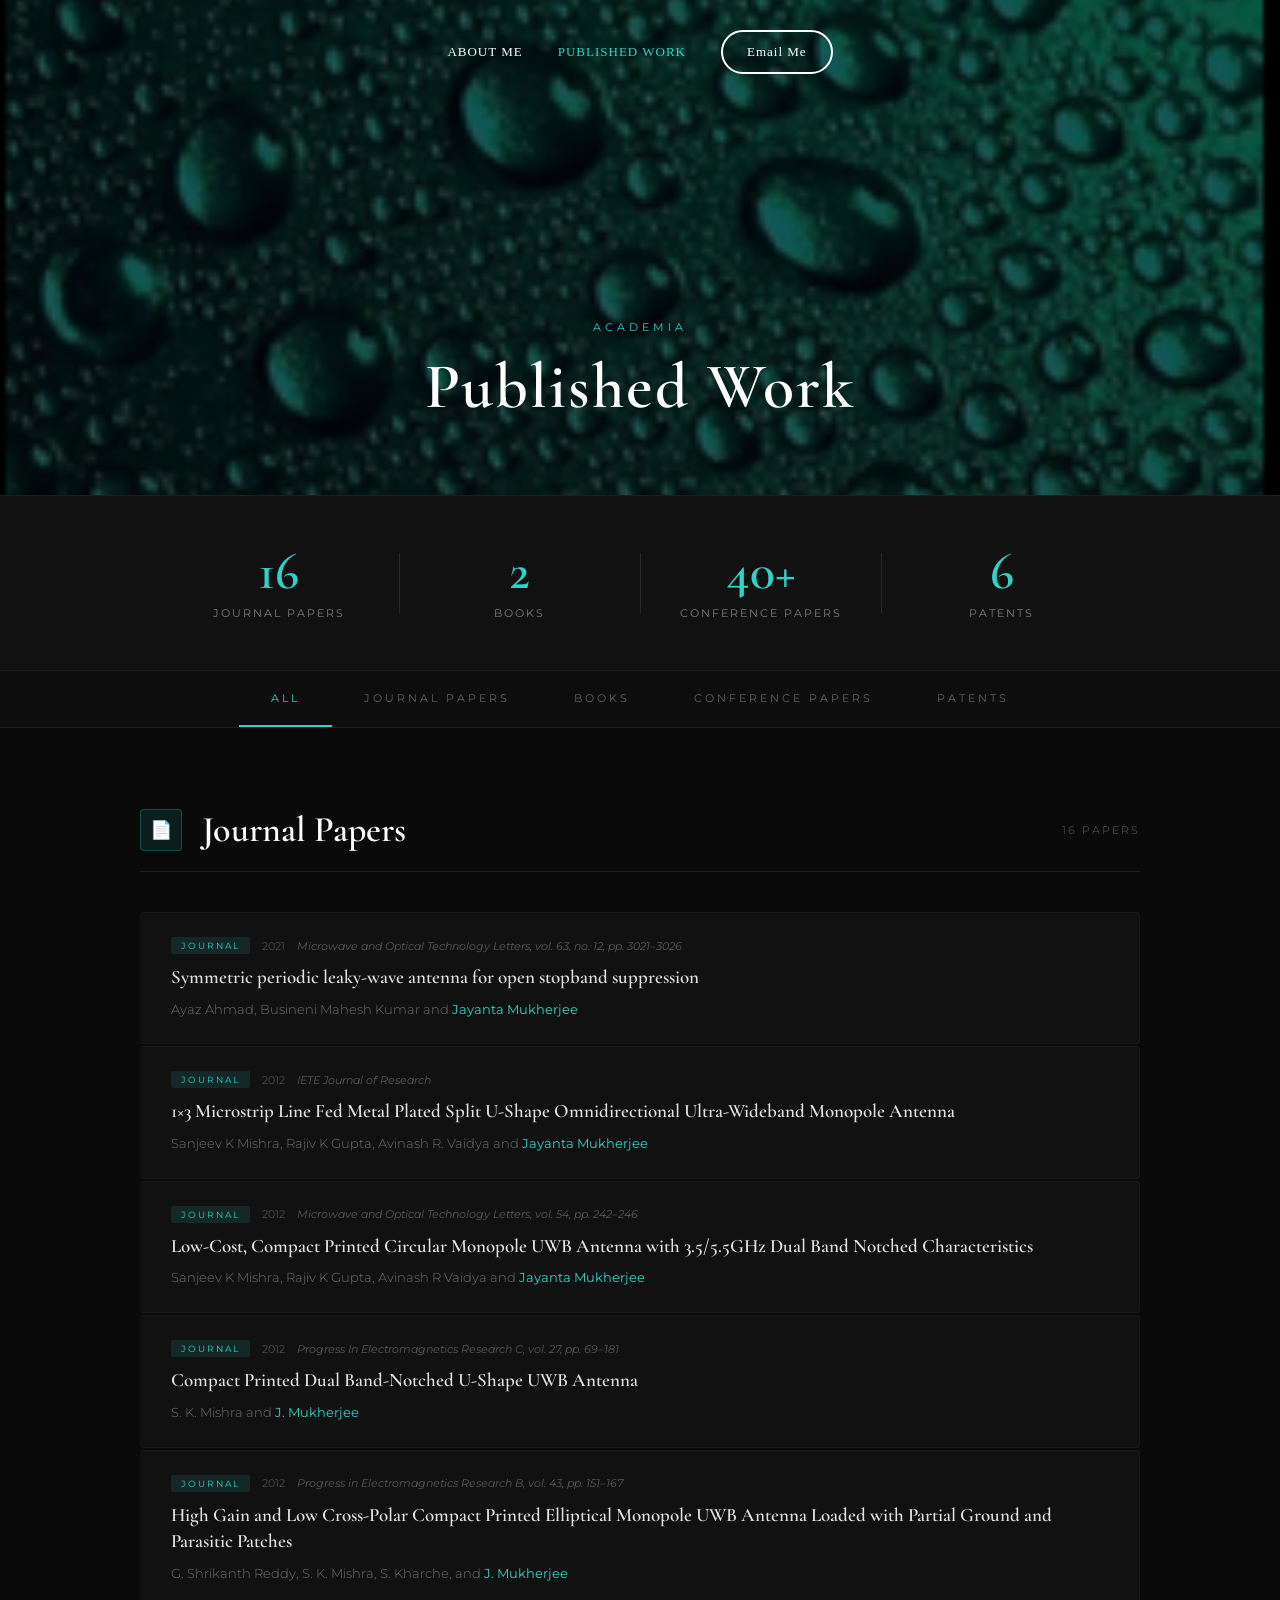
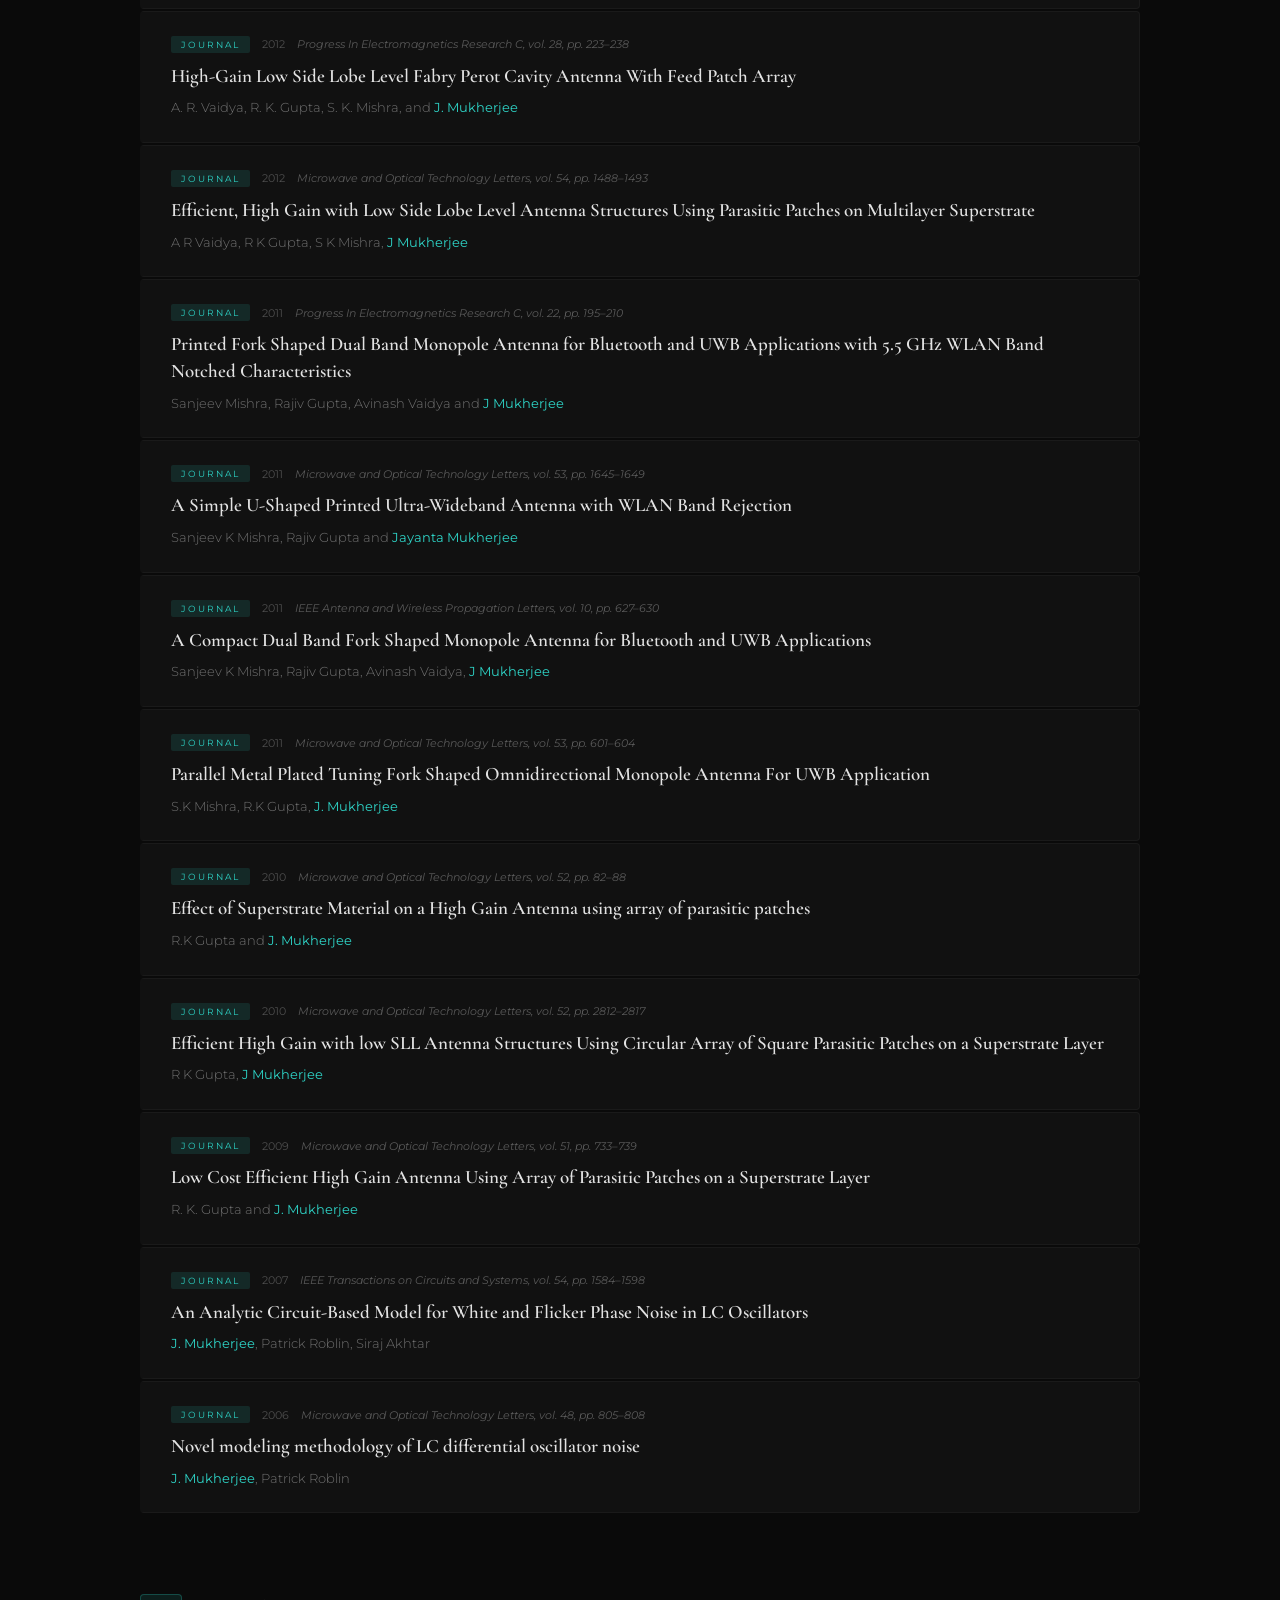
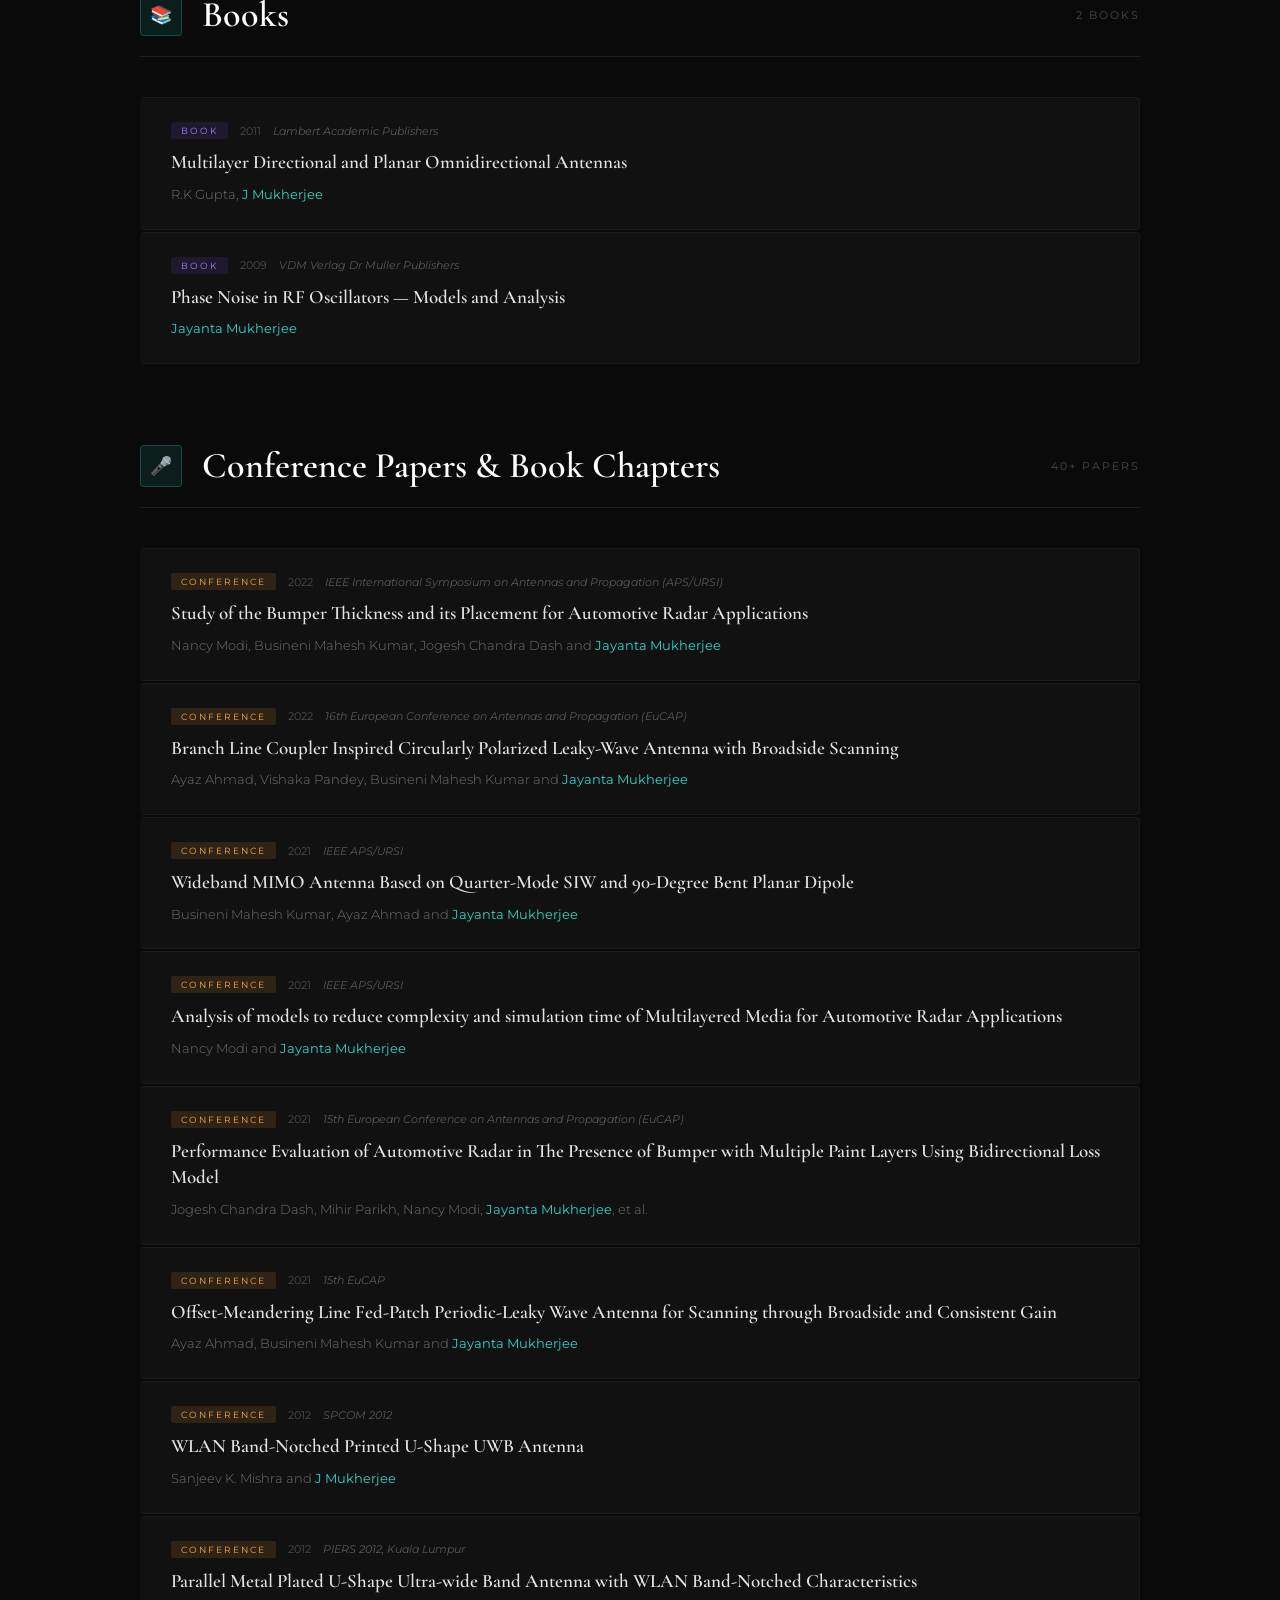
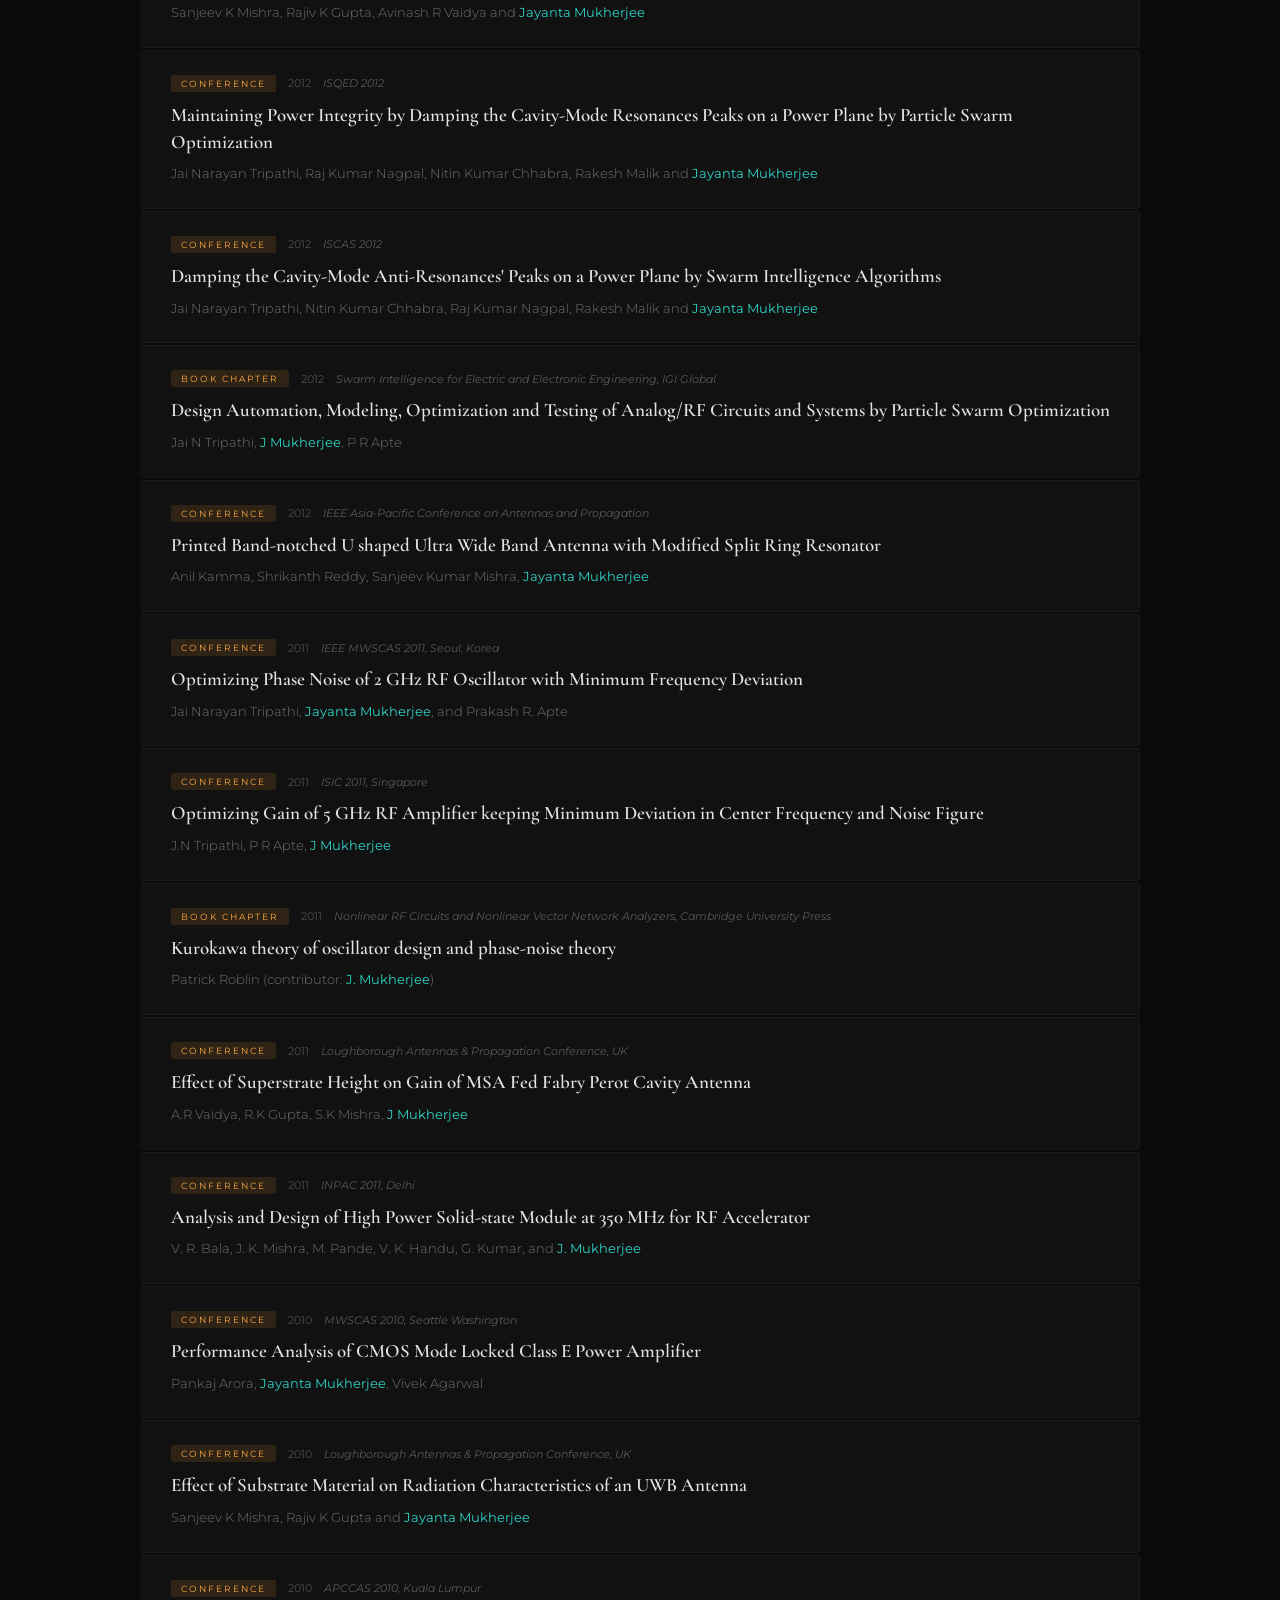
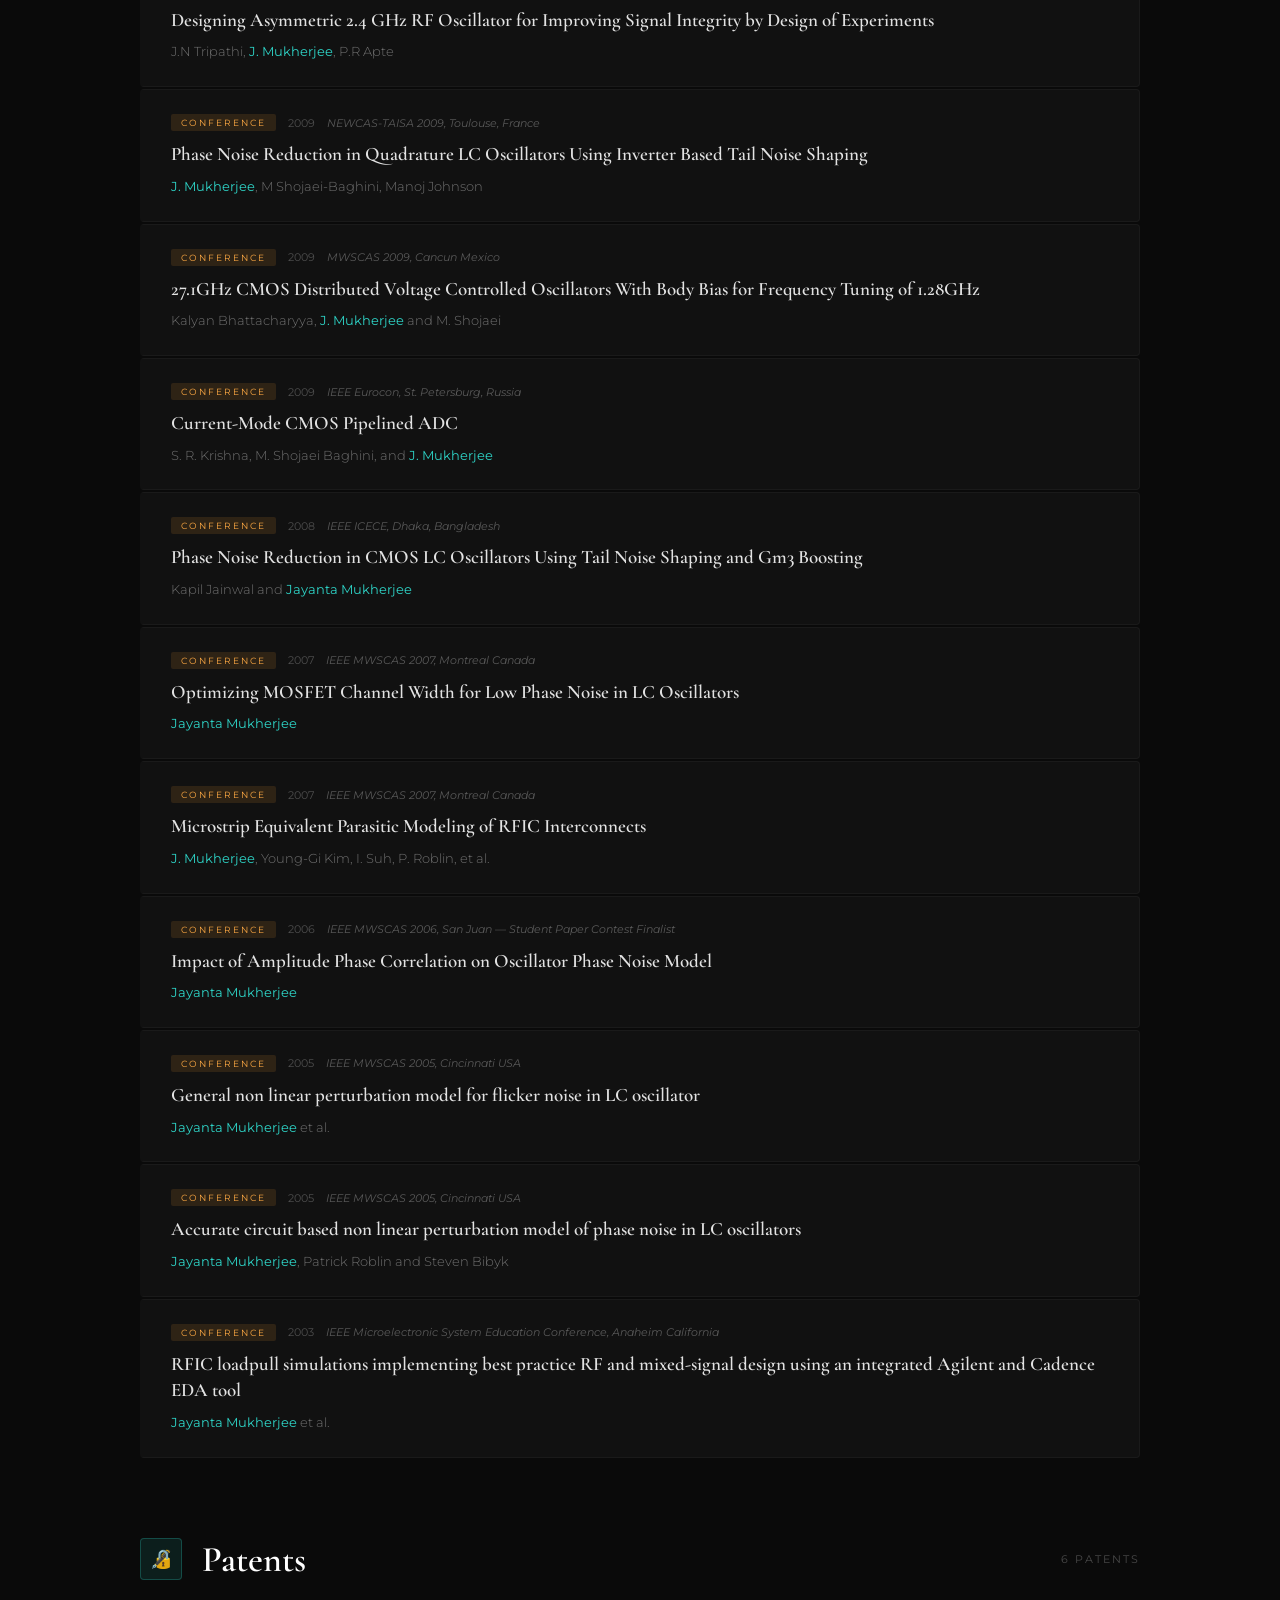
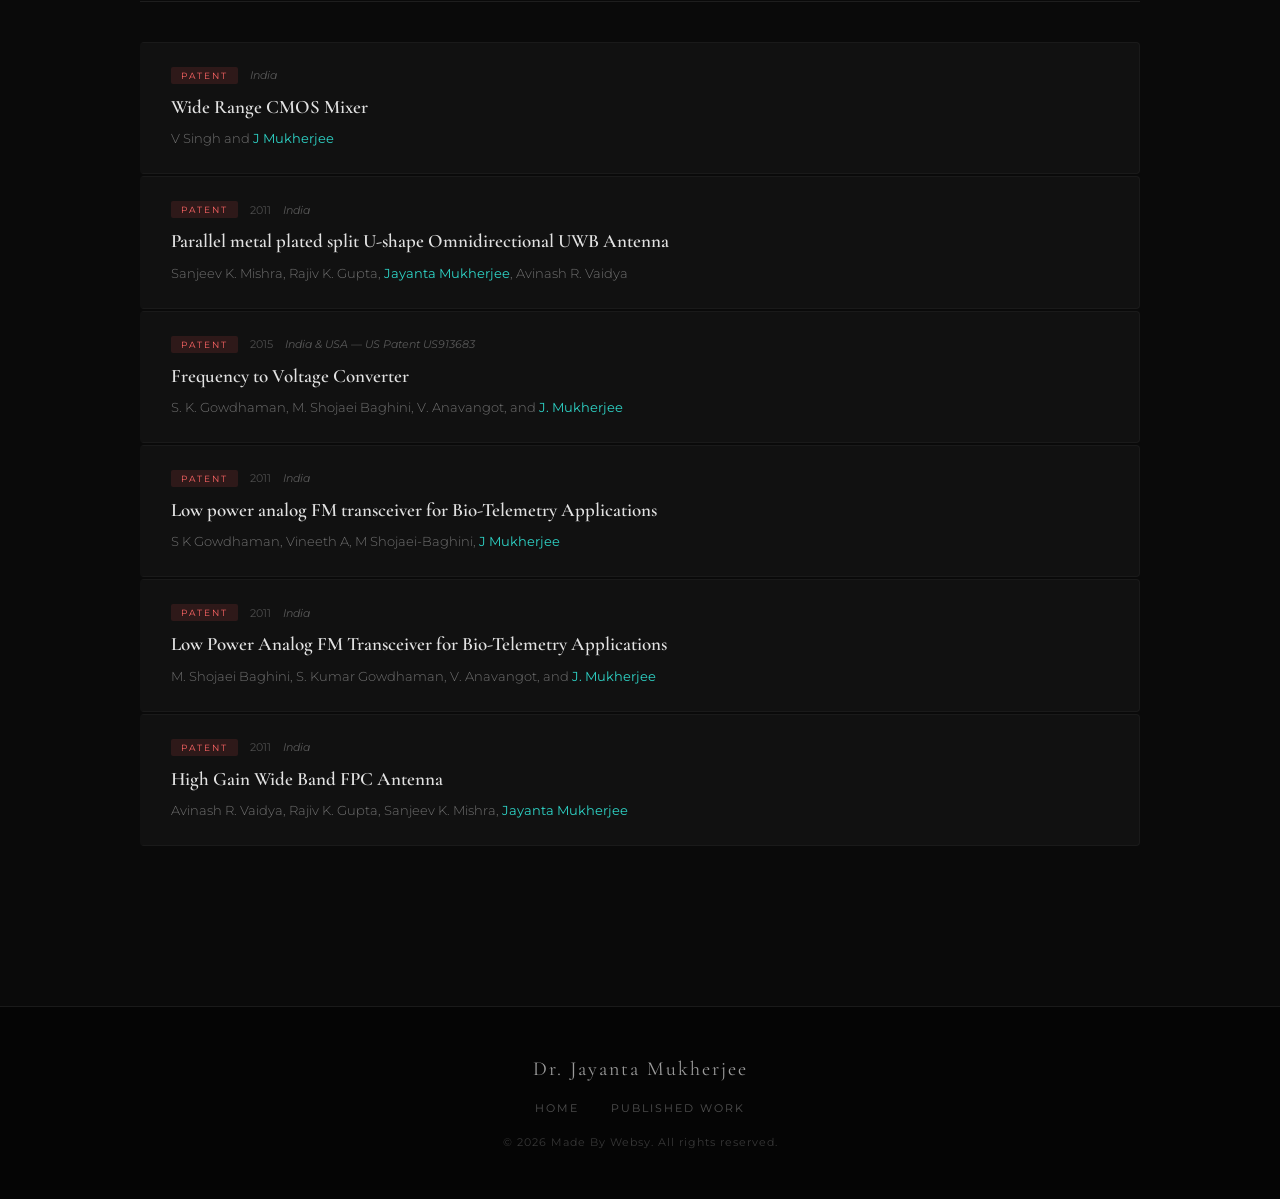
==== commit 7bfd0ac0: "Fixed index and style" ====
--- a/published.html
+++ b/published.html
@@ -770,9 +770,8 @@
     <div class="footer-links">
       <a href="index.html">Home</a>
       <a href="published.html">Published Work</a>
-      <a href="copywriting.html">Copywriting</a>
-    </div>
-    <p class="footer-copy">© 2025 Dr. Jayanta Mukherjee. All rights reserved.</p>
+    </div>
+    <p class="footer-copy">© 2026 Made By Websy. All rights reserved.</p>
   </footer>
 
   <script>
--- a/style.css
+++ b/style.css
@@ -1,154 +1,114 @@
 /* ============================================
-   EXISTING STYLES (unchanged)
-   ============================================ */
-
-*{
-    margin:0;
-    padding:0;
-    box-sizing:border-box;
-    font-family:Arial, Helvetica, sans-serif;
-}
-
-body{
-    overflow-x:hidden; /* changed from overflow:hidden so page can scroll */
-}
-
-.hero{
-    width:100%;
-    height:100vh;
-
-    background:
-    linear-gradient(rgba(0,0,0,0.55),
-    rgba(0,0,0,0.55)),
-    url(green.png);
-
-    background-size:cover;
-    background-position:center;
-
-    color:white;
-    position:relative;
-}
-
-nav {
+   BASE RESET
+   ============================================ */
+*, *::before, *::after {
+    box-sizing: border-box;
+    margin: 0;
+    padding: 0;
+}
+
+html {
+    scroll-behavior: smooth;
+}
+
+body {
+    background: #0a0a0a;
+    color: white;
+    -webkit-font-smoothing: antialiased;
+    -moz-osx-font-smoothing: grayscale;
+    overflow-x: hidden;
+}
+
+/* ============================================
+   TYPOGRAPHY — loaded via @import fallback
+   ============================================ */
+@import url('https://fonts.googleapis.com/css2?family=Cormorant+Garamond:ital,wght@0,400;0,600;1,400&family=Montserrat:wght@300;400;600;700&display=swap');
+
+/* ============================================
+   FIX 1: HERO SECTION — was missing height & background
+   ============================================ */
+.hero-section {
+    position: relative;
     width: 100%;
-    padding: 30px 60px;
-    display: flex;
+    min-height: 100vh;
+    background: linear-gradient(160deg, #0d0d0d 0%, #0a1a1a 60%, #091414 100%);
+    display: flex;
+    align-items: center;
     justify-content: center;
-    align-items: center;
-    gap: 35px;
+    overflow: hidden;
+}
+
+/* Subtle grain texture overlay */
+.hero-section::before {
+    content: '';
     position: absolute;
-    top: 0;
-    left: 0;
-}
-
-.logo{
-    font-size:20px;
-    font-weight:bold;
-    letter-spacing:2px;
-}
-
-.nav {
-    width: 100%;
-    padding: 30px 60px;
-    display: flex;
-    justify-content: center;
-    align-items: center;
-    gap: 35px;
+    inset: 0;
+    background-image: url("data:image/svg+xml,%3Csvg viewBox='0 0 200 200' xmlns='http://www.w3.org/2000/svg'%3E%3Cfilter id='n'%3E%3CfeTurbulence type='fractalNoise' baseFrequency='0.9' numOctaves='4' stitchTiles='stitch'/%3E%3C/filter%3E%3Crect width='100%25' height='100%25' filter='url(%23n)' opacity='0.04'/%3E%3C/svg%3E");
+    opacity: 0.4;
+    pointer-events: none;
+}
+
+/* Teal glow orb behind scroll indicator */
+.hero-section::after {
+    content: '';
     position: absolute;
-    top: 0;
-    left: 0;
-}
-
-.nav-links a{
-    color:white;
-    text-decoration:none;
-    font-size:13px;
-    letter-spacing:1px;
-    transition:0.3s;
-}
-
-.nav-links a:hover{
-    opacity:0.7;
-    color: rgb(196, 247, 255);
-    transform: scale(0.9);
-}
-
-.nav-links {
-    display: contents;
-}
-
-.work-btn{
-    border:2px solid white;
-    padding:12px 24px;
-    border-radius:30px;
-}
-
-.content{
-    width:100%;
-    height:100vh;
-    display:flex;
-    flex-direction:column;
-    justify-content:center;
-    align-items:center;
-    text-align:center;
-}
-
-.subtitle{
-    font-style:italic;
-    margin-bottom:20px;
-    font-size:20px;
-    opacity:0.9;
-}
-
-.title{
-    font-size:80px;
-    font-weight:800;
-    letter-spacing:4px;
-    margin-bottom:30px;
-    font-family: 'Segoe UI', Tahoma, Geneva, Verdana, sans-serif;
-}
-
-.main-btn{
-    background:#2ed3c6;
-    color:black;
-    padding:16px 36px;
-    border:none;
-    border-radius:40px;
-    font-size:16px;
-    cursor:pointer;
-    transition:0.3s;
-}
-
-.main-btn:hover{
-    transform:scale(1.08);
-    background-color: blanchedalmond;
-    color: darkgoldenrod;
-}
-
-
-/* ============================================
-   NEW STYLES — added below, nothing above changed
-   ============================================ */
-
-/* Google Fonts applied to new sections only */
-.about-section,
-.work-section,
-.stats-strip,
-.tagline-strip,
-.testimonial-section,
-.cta-section,
-.footer,
-.section-heading,
-.cta-heading {
-    font-family: 'Montserrat', sans-serif;
-}
-
-.section-heading,
-.cta-heading {
-    font-family: 'Cormorant Garamond', serif;
-}
-
-/* Scroll indicator */
+    bottom: -80px;
+    left: 50%;
+    transform: translateX(-50%);
+    width: 400px;
+    height: 400px;
+    background: radial-gradient(circle, rgba(46,211,198,0.08) 0%, transparent 70%);
+    pointer-events: none;
+}
+
+/* ============================================
+   HERO CONTENT
+   ============================================ */
+.hero-content {
+    position: relative;
+    z-index: 1;
+    display: flex;
+    flex-direction: column;
+    align-items: center;
+    text-align: center;
+    gap: 24px;
+    padding: 0 24px;
+    animation: fadeIn 1.2s ease both;
+}
+
+.hero-label {
+    font-family: 'Montserrat', sans-serif;
+    font-size: 11px;
+    letter-spacing: 5px;
+    text-transform: uppercase;
+    color: #2ed3c6;
+}
+
+.hero-heading {
+    font-family: 'Cormorant Garamond', serif;
+    font-size: clamp(52px, 9vw, 110px);
+    font-weight: 600;
+    line-height: 1.05;
+    color: white;
+}
+
+.hero-heading em {
+    font-style: italic;
+    color: #2ed3c6;
+}
+
+.hero-sub {
+    font-family: 'Montserrat', sans-serif;
+    font-size: 14px;
+    font-weight: 300;
+    line-height: 1.9;
+    color: rgba(255,255,255,0.45);
+    max-width: 440px;
+}
+
+/* ============================================
+   SCROLL INDICATOR — absolute, pinned to bottom of hero
+   ============================================ */
 .scroll-indicator {
     position: absolute;
     bottom: 40px;
@@ -160,9 +120,11 @@
     gap: 8px;
     color: rgba(255,255,255,0.6);
     font-size: 10px;
+    font-family: 'Montserrat', sans-serif;
     letter-spacing: 3px;
     text-transform: uppercase;
     animation: fadeIn 2s ease 1s both;
+    z-index: 1;
 }
 
 .scroll-line {
@@ -174,19 +136,22 @@
 
 @keyframes scrollPulse {
     0%, 100% { opacity: 0.4; transform: scaleY(1); }
-    50% { opacity: 1; transform: scaleY(1.2); }
+    50%       { opacity: 1;   transform: scaleY(1.2); }
 }
 
 @keyframes fadeIn {
-    from { opacity: 0; transform: translateX(-50%) translateY(10px); }
-    to   { opacity: 1; transform: translateX(-50%) translateY(0); }
-}
-
-/* Tagline strip */
+    from { opacity: 0; transform: translateY(10px); }
+    to   { opacity: 1; transform: translateY(0); }
+}
+
+/* ============================================
+   TAGLINE STRIP
+   ============================================ */
 .tagline-strip {
     background: #0a0a0a;
     padding: 22px 0;
     border-bottom: 1px solid #1e1e1e;
+    font-family: 'Montserrat', sans-serif;
 }
 
 .tagline-inner {
@@ -198,6 +163,7 @@
     font-size: 11px;
     letter-spacing: 4px;
     text-transform: uppercase;
+    flex-wrap: wrap; /* FIX: wraps on narrow screens */
 }
 
 .tagline-inner span:not(.dot) {
@@ -215,10 +181,43 @@
     line-height: 1;
 }
 
-/* ---- ABOUT SECTION ---- */
+/* ============================================
+   SECTION LABELS & SHARED HEADINGS
+   ============================================ */
+.section-label {
+    font-size: 11px;
+    letter-spacing: 4px;
+    text-transform: uppercase;
+    color: #2ed3c6;
+    margin-bottom: 16px;
+    font-family: 'Montserrat', sans-serif;
+}
+
+.section-label.center { text-align: center; }
+
+.section-heading {
+    font-family: 'Cormorant Garamond', serif;
+    font-size: 46px;
+    font-weight: 600;
+    line-height: 1.2;
+    color: white;
+    margin-bottom: 28px;
+}
+
+.section-heading.center { text-align: center; }
+
+.section-heading em {
+    font-style: italic;
+    color: #2ed3c6;
+}
+
+/* ============================================
+   ABOUT SECTION
+   ============================================ */
 .about-section {
     background: #0d0d0d;
     padding: 120px 80px;
+    font-family: 'Montserrat', sans-serif;
 }
 
 .about-container {
@@ -257,39 +256,7 @@
     z-index: 0;
 }
 
-.about-text {
-    color: white;
-}
-
-.section-label {
-    font-size: 11px;
-    letter-spacing: 4px;
-    text-transform: uppercase;
-    color: #2ed3c6;
-    margin-bottom: 16px;
-    font-family: 'Montserrat', sans-serif;
-}
-
-.section-label.center {
-    text-align: center;
-}
-
-.section-heading {
-    font-size: 46px;
-    font-weight: 600;
-    line-height: 1.2;
-    color: white;
-    margin-bottom: 28px;
-}
-
-.section-heading.center {
-    text-align: center;
-}
-
-.section-heading em {
-    font-style: italic;
-    color: #2ed3c6;
-}
+.about-text { color: white; }
 
 .about-body {
     font-size: 15px;
@@ -317,10 +284,12 @@
 .outline-btn:hover {
     border-color: #2ed3c6;
     color: #2ed3c6;
-    background: rgba(46, 211, 198, 0.05);
-}
-
-/* ---- STATS STRIP ---- */
+    background: rgba(46,211,198,0.05);
+}
+
+/* ============================================
+   STATS STRIP
+   ============================================ */
 .stats-strip {
     background: #111;
     border-top: 1px solid #1e1e1e;
@@ -329,11 +298,14 @@
     display: flex;
     justify-content: center;
     align-items: center;
-    gap: 0;
+    font-family: 'Montserrat', sans-serif;
+    flex-wrap: wrap; /* FIX: stacks on mobile */
+    gap: 40px;
 }
 
 .stat {
     flex: 1;
+    min-width: 140px;
     max-width: 220px;
     display: flex;
     flex-direction: column;
@@ -354,6 +326,8 @@
     letter-spacing: 2px;
     text-transform: uppercase;
     color: rgba(255,255,255,0.45);
+    font-family: 'Montserrat', sans-serif;
+    text-align: center;
 }
 
 .stat-divider {
@@ -364,10 +338,13 @@
     margin: 0 20px;
 }
 
-/* ---- WORK SECTION ---- */
+/* ============================================
+   WORK SECTION
+   ============================================ */
 .work-section {
     background: #0a0a0a;
     padding: 120px 80px;
+    font-family: 'Montserrat', sans-serif;
 }
 
 .work-container {
@@ -387,7 +364,7 @@
     border: 1px solid #1e1e1e;
     border-radius: 4px;
     padding: 36px 32px;
-    transition: 0.3s;
+    transition: transform 0.3s, border-color 0.3s;
     position: relative;
     overflow: hidden;
 }
@@ -405,10 +382,7 @@
     transition: transform 0.4s ease;
 }
 
-.work-card:hover::before {
-    transform: scaleX(1);
-}
-
+.work-card:hover::before { transform: scaleX(1); }
 .work-card:hover {
     border-color: #2a2a2a;
     transform: translateY(-4px);
@@ -420,7 +394,6 @@
     text-transform: uppercase;
     color: #2ed3c6;
     margin-bottom: 16px;
-    font-family: 'Montserrat', sans-serif;
 }
 
 .work-card-title {
@@ -445,20 +418,20 @@
     letter-spacing: 1px;
     color: rgba(255,255,255,0.4);
     text-decoration: none;
-    transition: 0.3s;
-    font-family: 'Montserrat', sans-serif;
-}
-
-.work-card-link:hover {
-    color: #2ed3c6;
-}
-
-/* ---- TESTIMONIAL ---- */
+    transition: color 0.3s;
+}
+
+.work-card-link:hover { color: #2ed3c6; }
+
+/* ============================================
+   TESTIMONIAL
+   ============================================ */
 .testimonial-section {
     background: #0d0d0d;
     border-top: 1px solid #1a1a1a;
     border-bottom: 1px solid #1a1a1a;
     padding: 100px 80px;
+    font-family: 'Montserrat', sans-serif;
 }
 
 .testimonial-inner {
@@ -494,11 +467,14 @@
     font-family: 'Montserrat', sans-serif;
 }
 
-/* ---- CTA SECTION ---- */
+/* ============================================
+   CTA SECTION
+   ============================================ */
 .cta-section {
     background: #090909;
     padding: 140px 80px;
     text-align: center;
+    font-family: 'Montserrat', sans-serif;
 }
 
 .cta-inner {
@@ -507,6 +483,7 @@
 }
 
 .cta-heading {
+    font-family: 'Cormorant Garamond', serif;
     font-size: 54px;
     font-weight: 600;
     color: white;
@@ -522,12 +499,31 @@
     font-weight: 300;
 }
 
-.cta-btn {
+.main-btn {
+    display: inline-block;
+    padding: 14px 36px;
+    background: transparent;
+    border: 1px solid #2ed3c6;
+    color: #2ed3c6;
+    font-family: 'Montserrat', sans-serif;
+    font-size: 12px;
+    letter-spacing: 3px;
+    text-transform: uppercase;
     text-decoration: none;
-    display: inline-block;
-}
-
-/* ---- FOOTER ---- */
+    border-radius: 2px;
+    transition: background 0.3s, color 0.3s;
+}
+
+.main-btn:hover {
+    background: #2ed3c6;
+    color: #0a0a0a;
+}
+
+.cta-btn { text-decoration: none; }
+
+/* ============================================
+   FOOTER
+   ============================================ */
 .footer {
     background: #050505;
     border-top: 1px solid #1a1a1a;
@@ -536,6 +532,7 @@
     flex-direction: column;
     align-items: center;
     gap: 20px;
+    font-family: 'Montserrat', sans-serif;
 }
 
 .footer-name {
@@ -548,6 +545,8 @@
 .footer-links {
     display: flex;
     gap: 32px;
+    flex-wrap: wrap;
+    justify-content: center;
 }
 
 .footer-links a {
@@ -556,15 +555,85 @@
     text-transform: uppercase;
     color: rgba(255,255,255,0.3);
     text-decoration: none;
-    transition: 0.3s;
-}
-
-.footer-links a:hover {
-    color: #2ed3c6;
-}
+    transition: color 0.3s;
+}
+
+.footer-links a:hover { color: #2ed3c6; }
 
 .footer-copy {
     font-size: 11px;
     color: rgba(255,255,255,0.2);
     letter-spacing: 1px;
+}
+
+/* ============================================
+   FIX 2: MOBILE RESPONSIVENESS
+   ============================================ */
+@media (max-width: 900px) {
+    .about-section,
+    .work-section,
+    .testimonial-section,
+    .cta-section,
+    .stats-strip,
+    .footer {
+        padding-left: 32px;
+        padding-right: 32px;
+    }
+
+    .about-container {
+        flex-direction: column;
+        gap: 48px;
+    }
+
+    .about-photo,
+    .about-image-border {
+        width: 100%;
+        max-width: 320px;
+        height: 300px;
+    }
+
+    .section-heading { font-size: 34px; }
+    .cta-heading      { font-size: 38px; }
+
+    .work-grid {
+        grid-template-columns: 1fr 1fr;
+    }
+
+    .stat-divider { display: none; }
+}
+
+@media (max-width: 600px) {
+    .about-section,
+    .work-section,
+    .testimonial-section,
+    .cta-section,
+    .footer {
+        padding-left: 20px;
+        padding-right: 20px;
+        padding-top: 72px;
+        padding-bottom: 72px;
+    }
+
+    .stats-strip {
+        padding: 40px 20px;
+        flex-direction: column;
+        gap: 32px;
+    }
+
+    .section-heading  { font-size: 28px; }
+    .cta-heading      { font-size: 32px; }
+    .testimonial-text { font-size: 20px; }
+
+    .work-grid {
+        grid-template-columns: 1fr;
+    }
+
+    .tagline-inner {
+        gap: 12px;
+        font-size: 10px;
+    }
+
+    .dot { display: none; } /* dots get crowded at very small widths */
+
+    .footer { padding: 40px 20px; }
 }
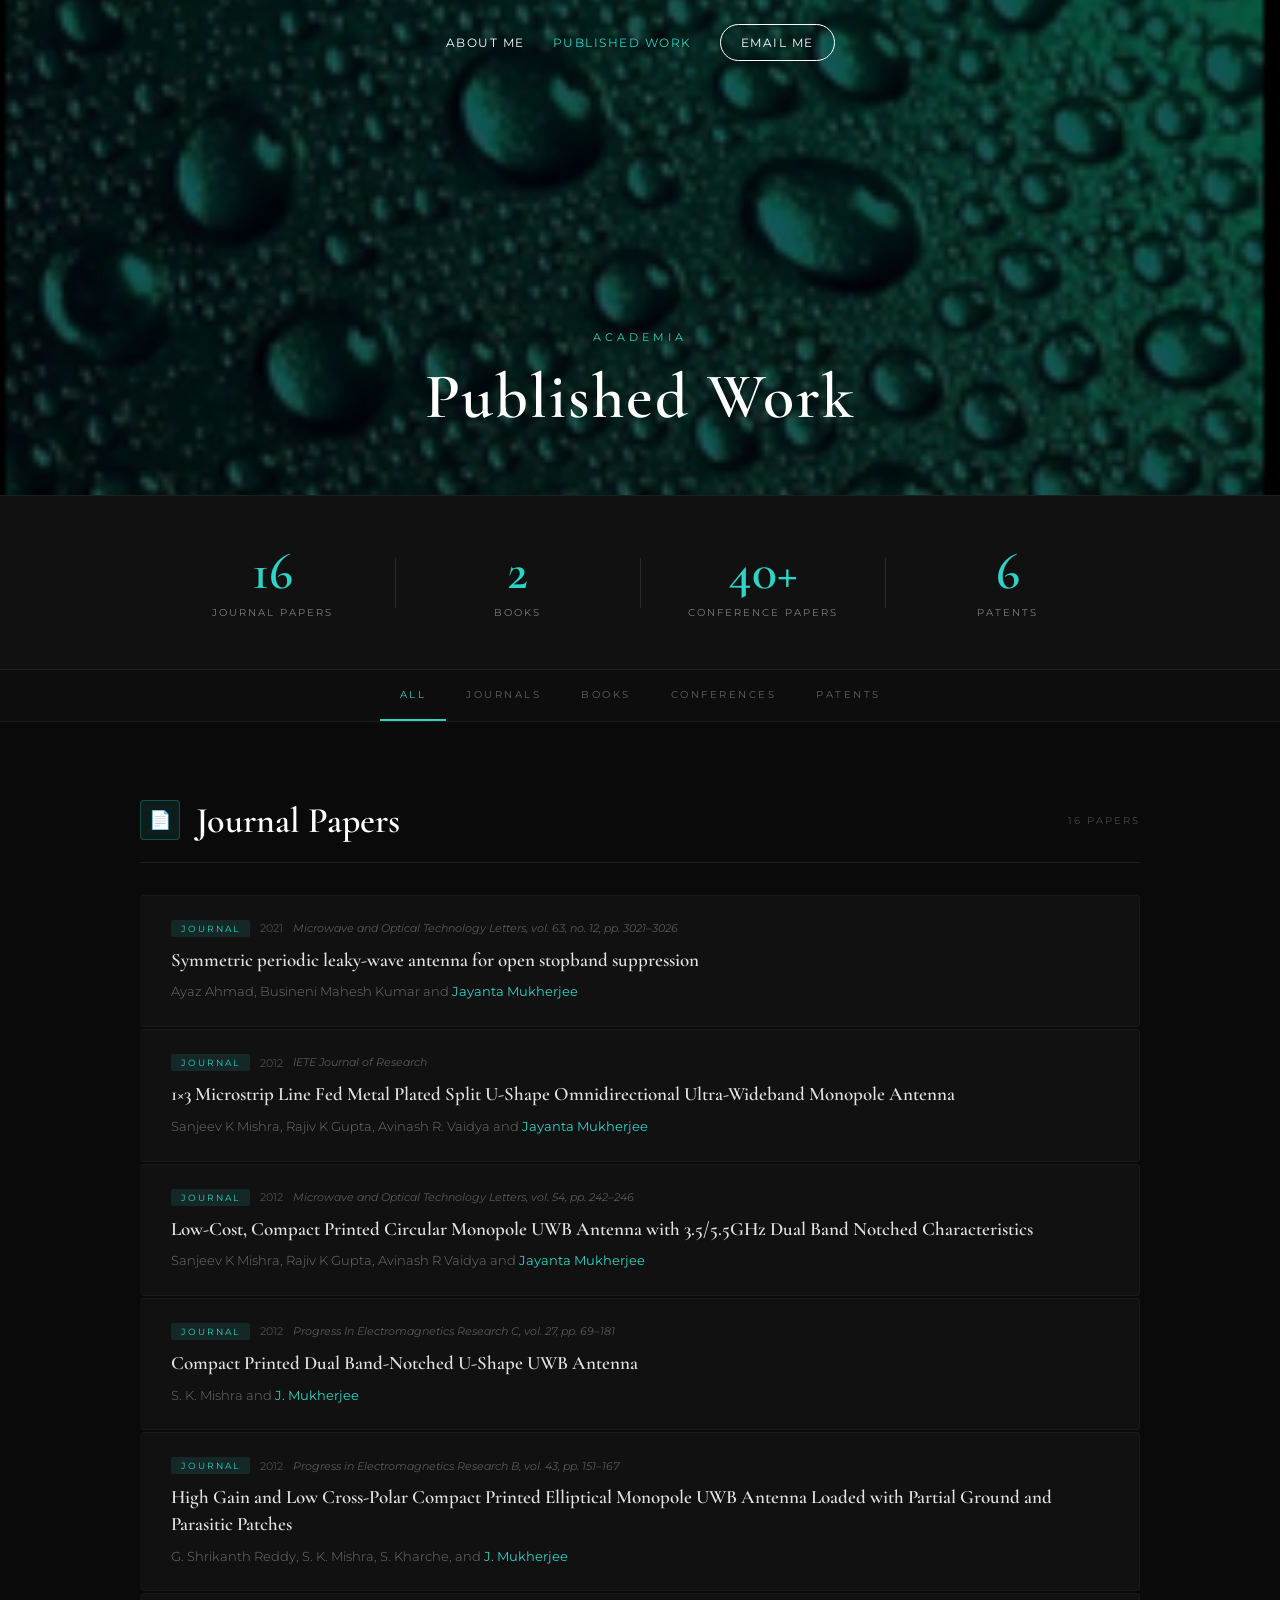
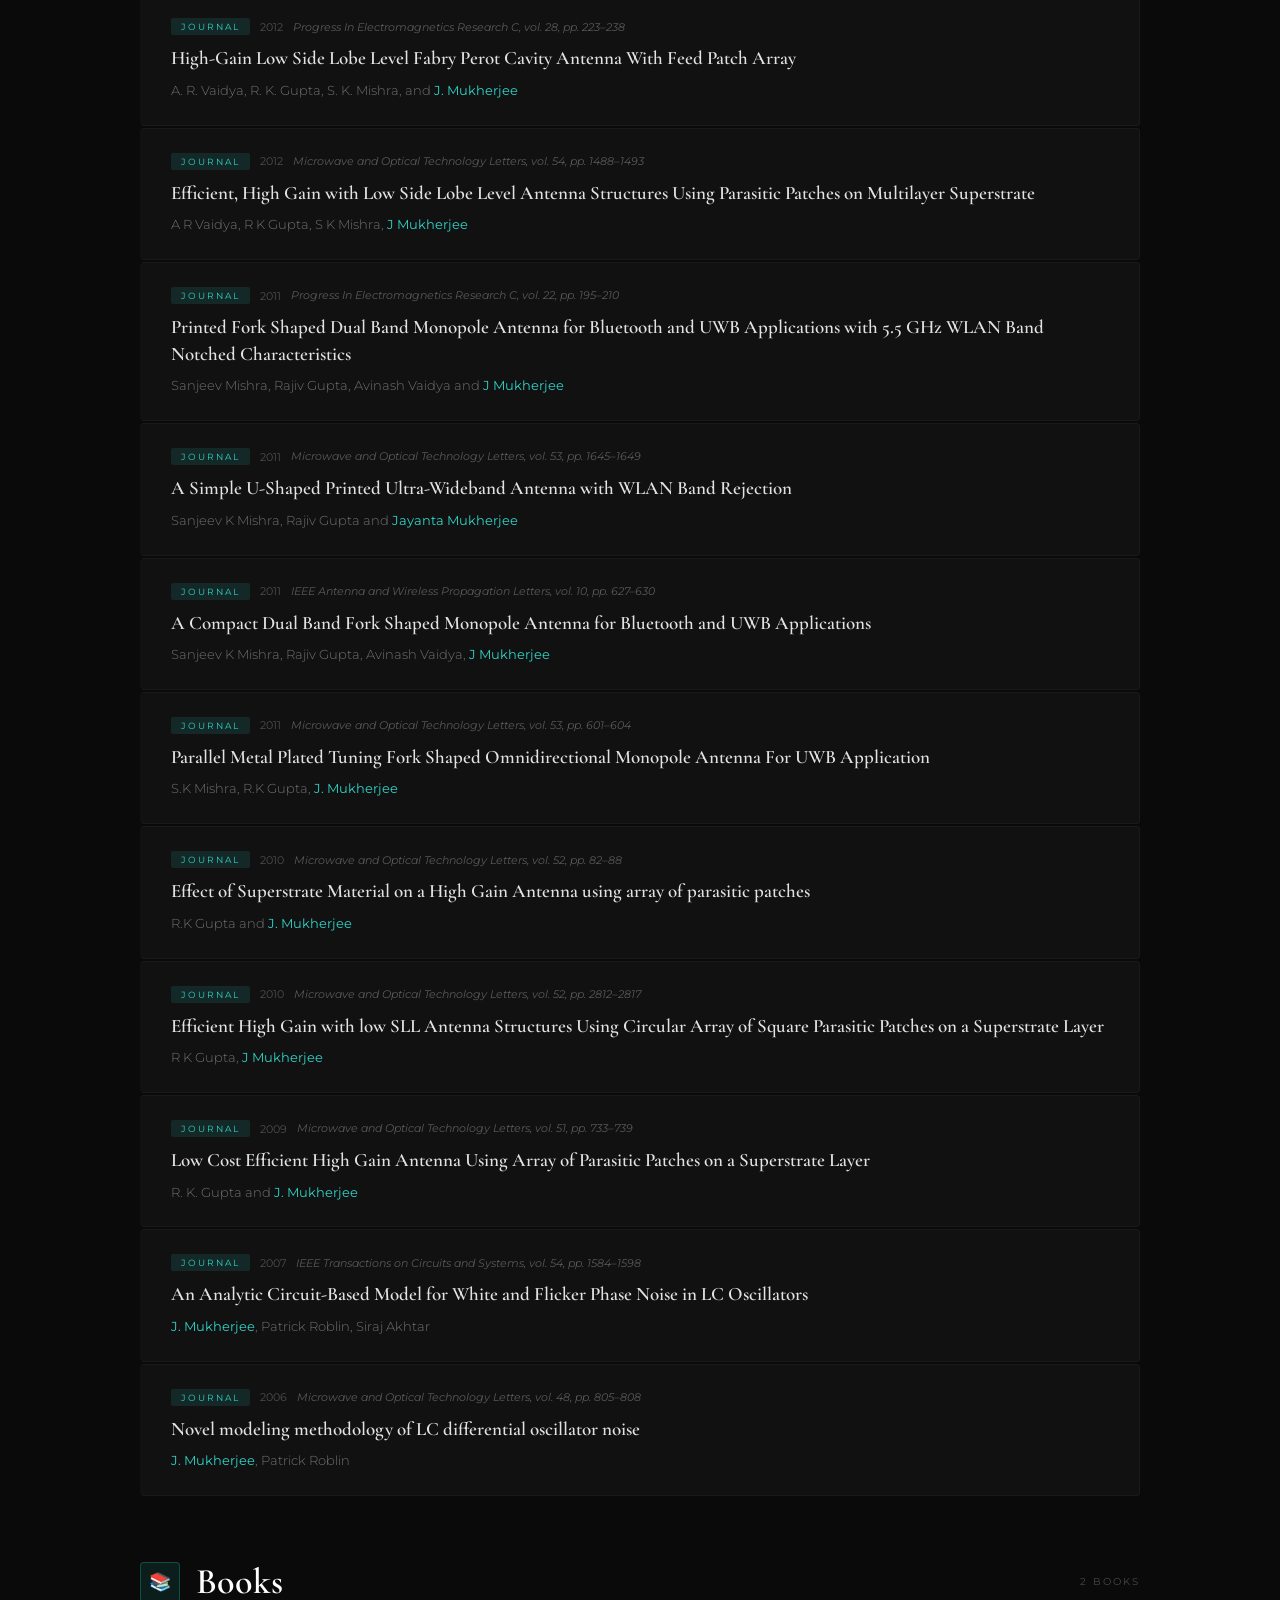
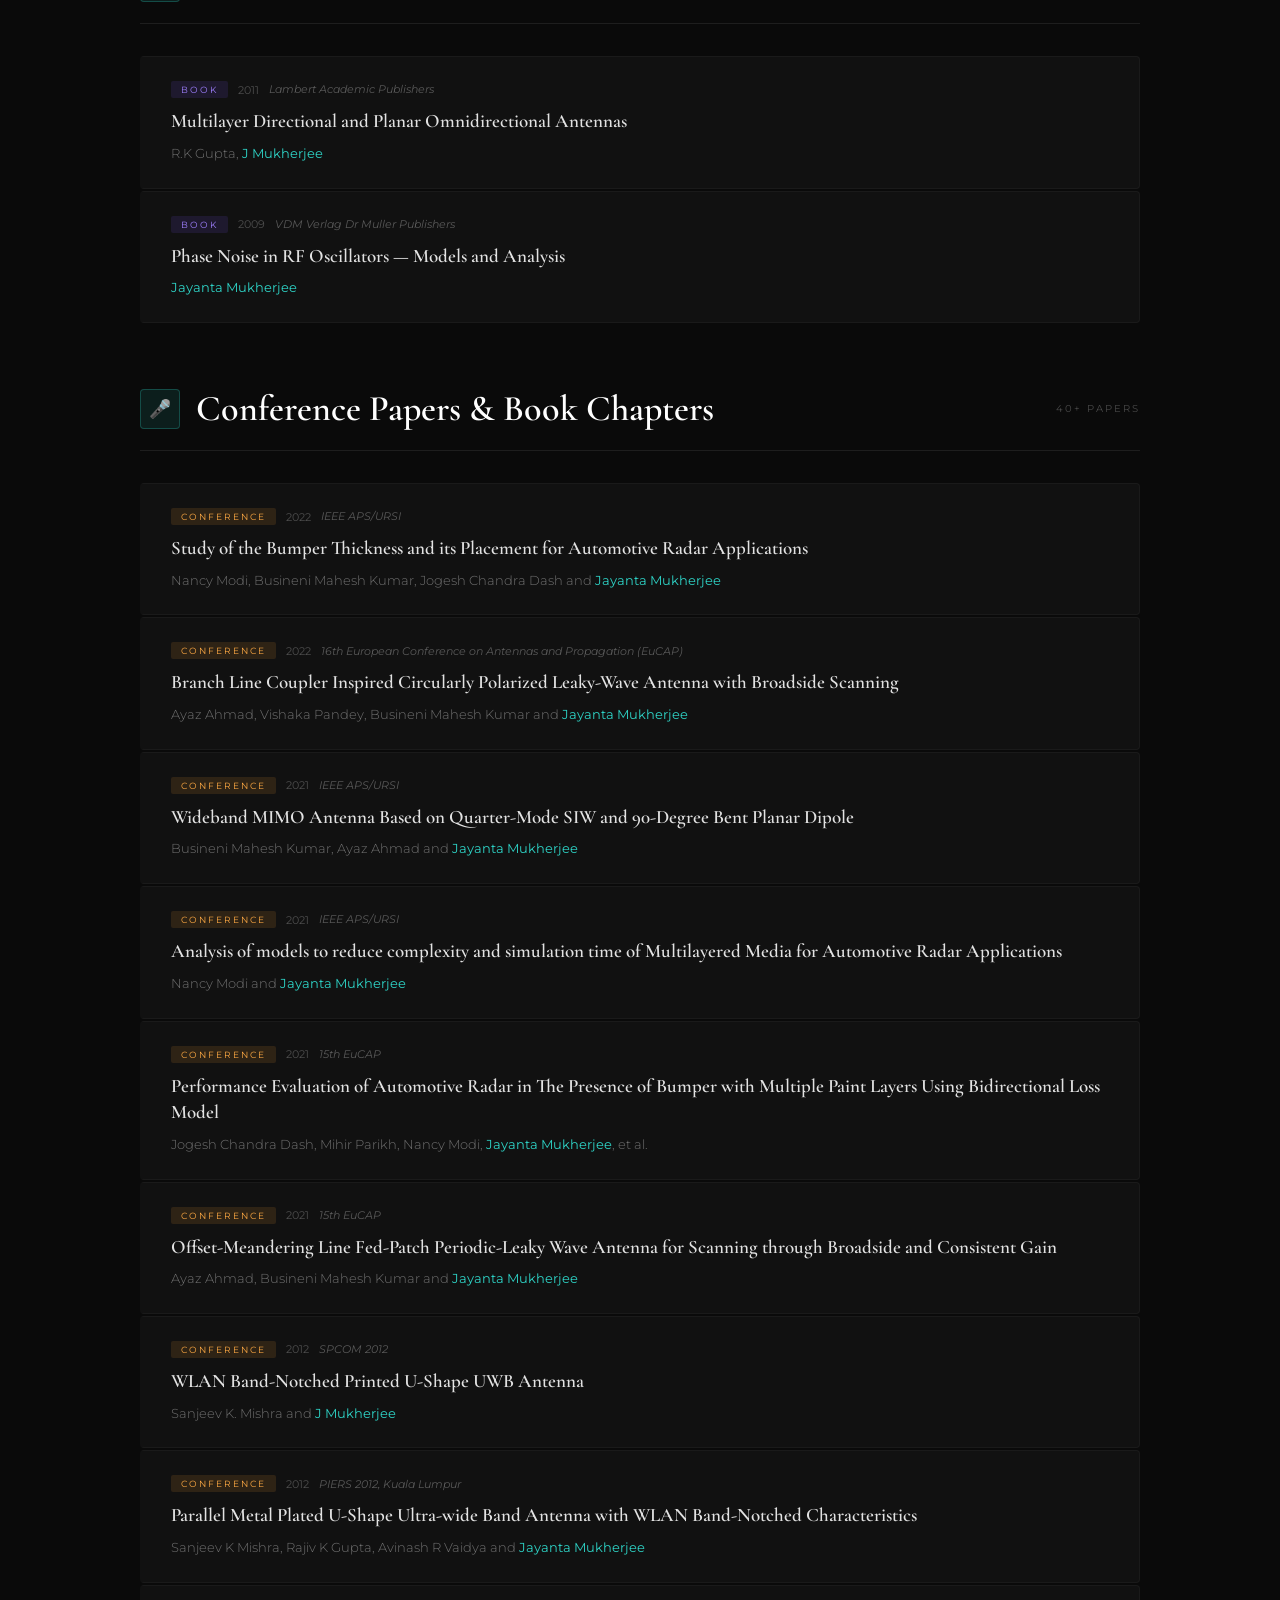
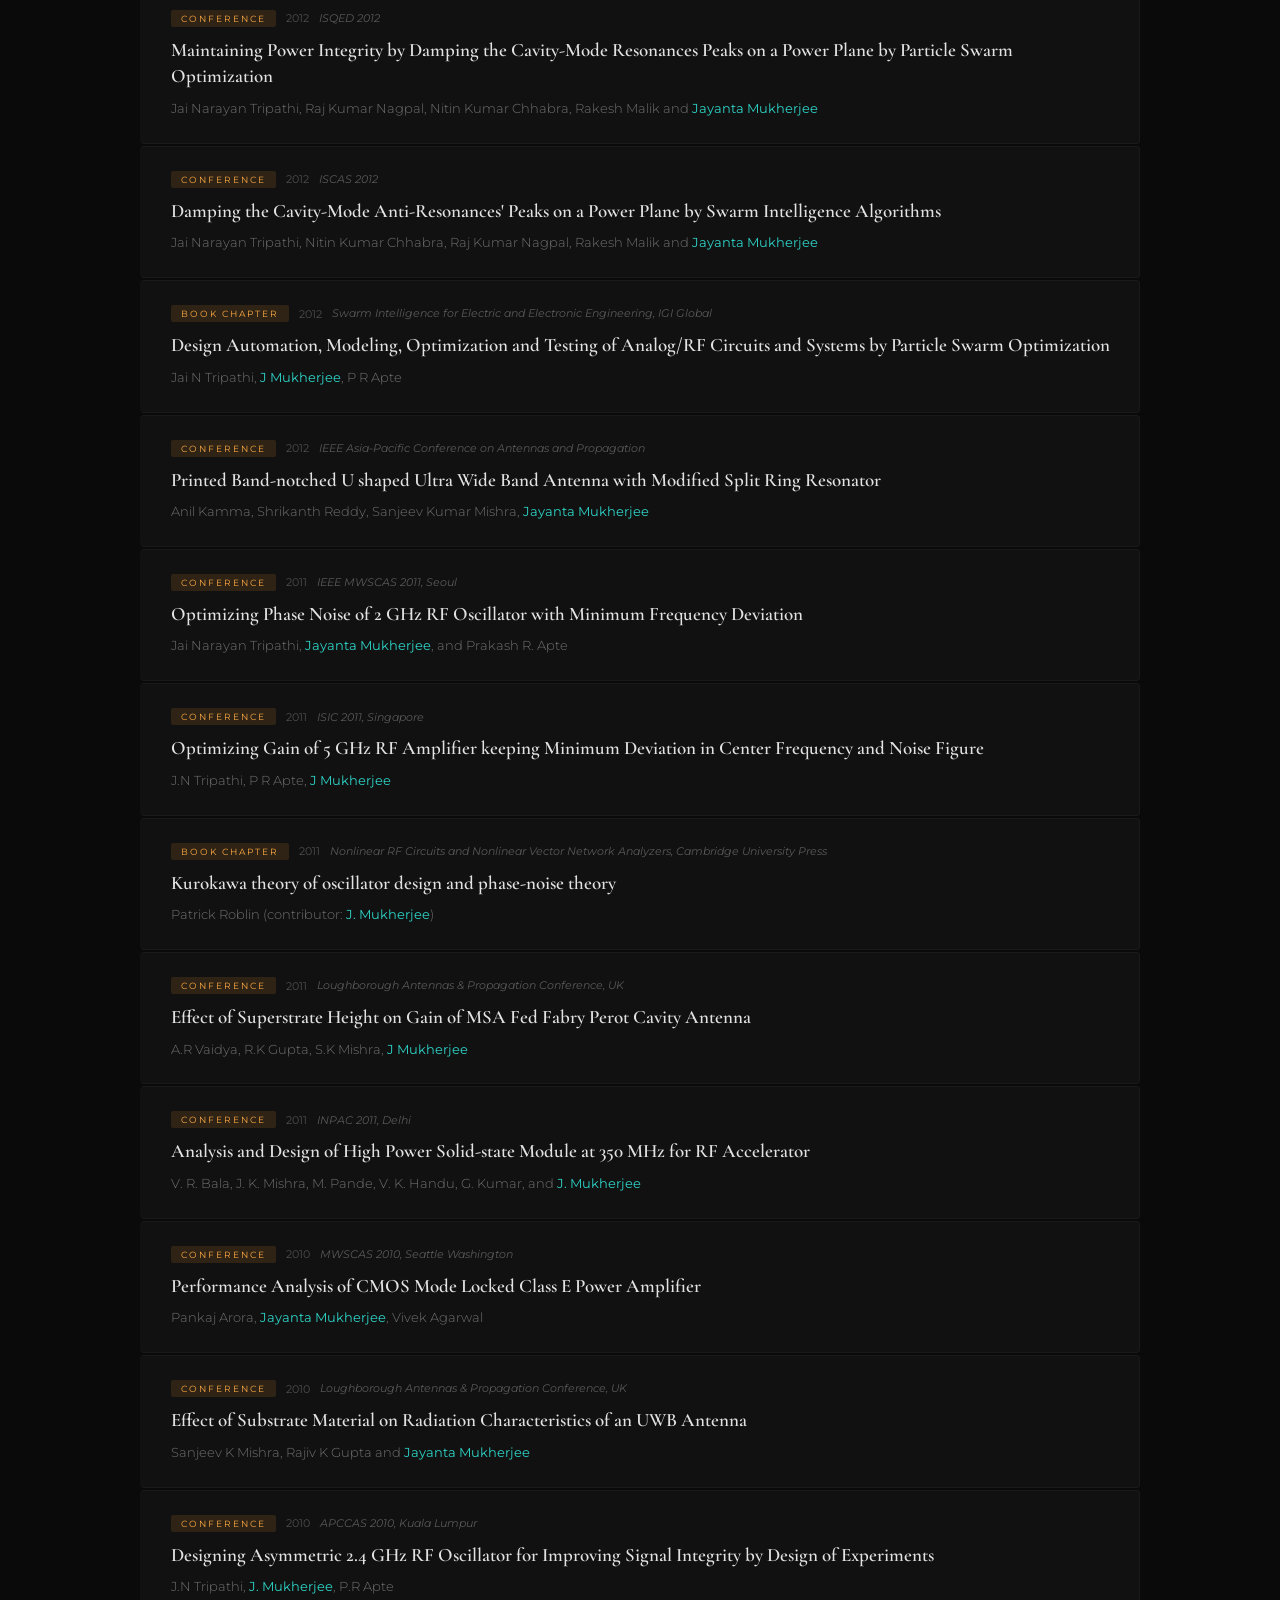
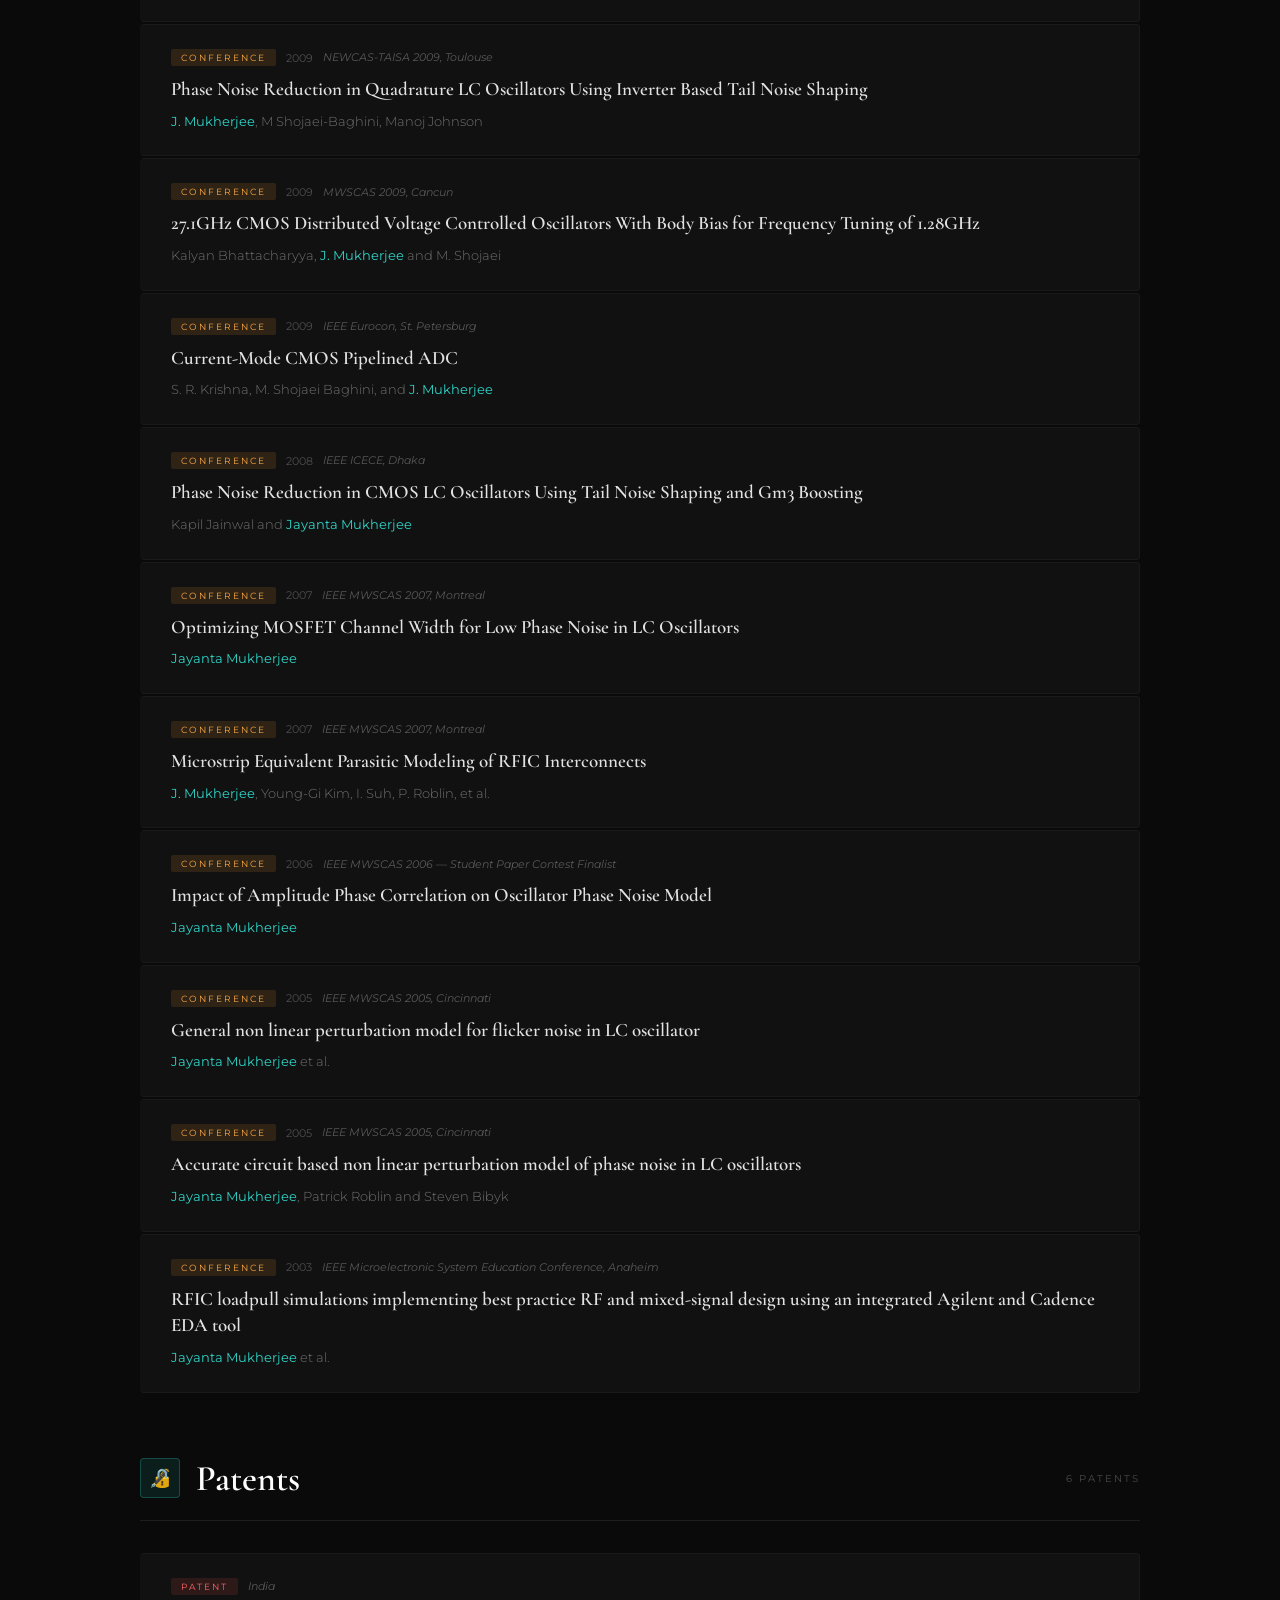
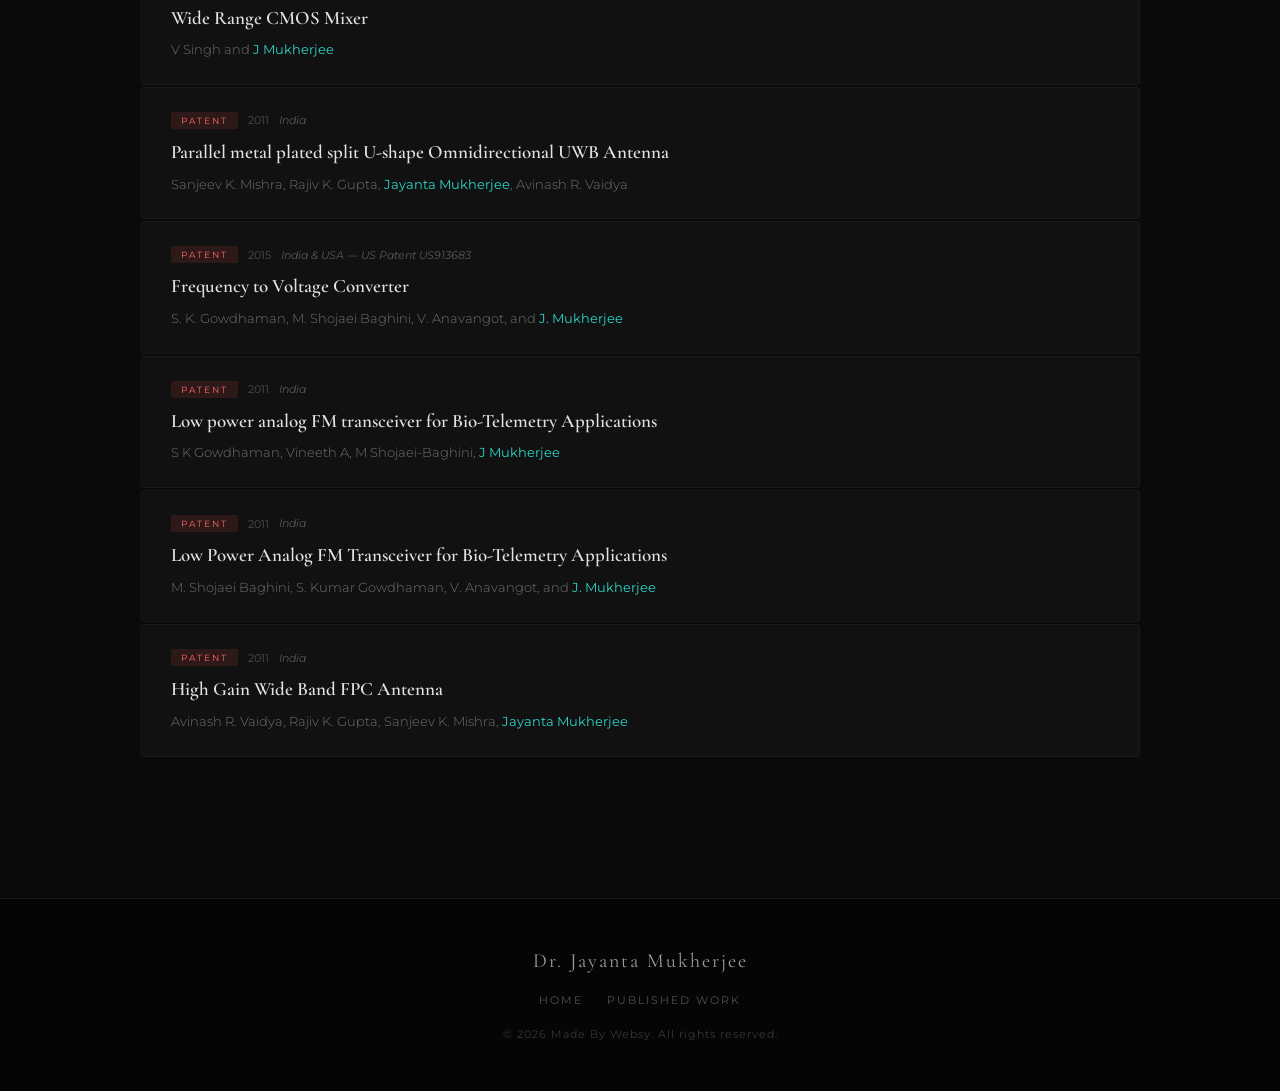
==== commit b633551f: "Fixed publish" ====
--- a/published.html
+++ b/published.html
@@ -7,10 +7,15 @@
   <link rel="stylesheet" href="style.css">
   <link href="https://fonts.googleapis.com/css2?family=Cormorant+Garamond:ital,wght@0,400;0,600;1,400&family=Montserrat:wght@300;400;600;700&display=swap" rel="stylesheet">
   <style>
-    /* ---- Published page specific styles ---- */
+
+    /* ============================================
+       PUBLISHED PAGE — RESPONSIVE STYLES
+       ============================================ */
+
+    /* ---- Hero ---- */
     .pub-hero {
       width: 100%;
-      height: 55vh;
+      min-height: 55vh;
       background:
         linear-gradient(rgba(0,0,0,0.65), rgba(0,0,0,0.65)),
         url(green.png);
@@ -21,11 +26,51 @@
       display: flex;
       flex-direction: column;
       justify-content: flex-end;
-      padding: 0 0 70px 0;
+      padding: 0 0 60px 0;
+    }
+
+    .pub-hero-nav {
+      position: absolute;
+      top: 0; left: 0;
+      width: 100%;
+      padding: 24px 40px;
+      display: flex;
+      justify-content: center;
+      align-items: center;
+      gap: 28px;
+      flex-wrap: wrap;
+      box-sizing: border-box;
+    }
+
+    .pub-hero-nav a {
+      color: white;
+      text-decoration: none;
+      font-size: 12px;
+      letter-spacing: 1.5px;
+      text-transform: uppercase;
+      font-family: 'Montserrat', sans-serif;
+      transition: color 0.3s;
+      white-space: nowrap;
+    }
+
+    .pub-hero-nav a:hover { color: #2ed3c6; }
+    .pub-hero-nav a.active { color: #2ed3c6; }
+
+    .pub-hero-nav .nav-cta {
+      border: 1.5px solid white;
+      padding: 10px 20px;
+      border-radius: 30px;
+      transition: border-color 0.3s, color 0.3s;
+    }
+
+    .pub-hero-nav .nav-cta:hover {
+      border-color: #2ed3c6;
+      color: #2ed3c6;
     }
 
     .pub-hero-content {
       text-align: center;
+      padding: 0 20px;
     }
 
     .pub-hero-content .section-label {
@@ -34,79 +79,132 @@
 
     .pub-hero-title {
       font-family: 'Cormorant Garamond', serif;
-      font-size: 64px;
+      font-size: clamp(36px, 8vw, 64px);
       font-weight: 600;
       color: white;
       letter-spacing: 2px;
     }
 
-    /* ---- Filter tabs ---- */
+    /* ---- Stats strip ---- */
+    .pub-stats {
+      background: #111;
+      border-top: 1px solid #1e1e1e;
+      border-bottom: 1px solid #1e1e1e;
+      padding: 50px 40px;
+      display: flex;
+      justify-content: center;
+      align-items: center;
+      flex-wrap: wrap;
+      gap: 32px;
+    }
+
+    .pub-stat {
+      flex: 1;
+      min-width: 100px;
+      max-width: 180px;
+      display: flex;
+      flex-direction: column;
+      align-items: center;
+      gap: 8px;
+    }
+
+    .pub-stat-number {
+      font-family: 'Cormorant Garamond', serif;
+      font-size: clamp(36px, 5vw, 52px);
+      font-weight: 600;
+      color: #2ed3c6;
+      line-height: 1;
+    }
+
+    .pub-stat-label {
+      font-size: 10px;
+      letter-spacing: 2px;
+      text-transform: uppercase;
+      color: rgba(255,255,255,0.45);
+      font-family: 'Montserrat', sans-serif;
+      text-align: center;
+    }
+
+    .pub-stat-divider {
+      width: 1px;
+      height: 50px;
+      background: #2a2a2a;
+      flex-shrink: 0;
+    }
+
+    /* ---- Filter bar ---- */
     .filter-bar {
       background: #0d0d0d;
       border-bottom: 1px solid #1e1e1e;
-      padding: 0 80px;
+      padding: 0 20px;
       display: flex;
       justify-content: center;
+      align-items: center;
+      flex-wrap: wrap;
       gap: 0;
       position: sticky;
       top: 0;
       z-index: 100;
-    }
+      overflow-x: auto;
+      -webkit-overflow-scrolling: touch;
+      scrollbar-width: none;
+    }
+
+    .filter-bar::-webkit-scrollbar { display: none; }
 
     .filter-tab {
-      padding: 20px 32px;
-      font-size: 11px;
-      letter-spacing: 3px;
+      padding: 18px 20px;
+      font-size: 10px;
+      letter-spacing: 2.5px;
       text-transform: uppercase;
       color: rgba(255,255,255,0.35);
       cursor: pointer;
       border-bottom: 2px solid transparent;
-      transition: 0.3s;
+      transition: color 0.3s, border-color 0.3s;
       font-family: 'Montserrat', sans-serif;
       background: none;
       border-left: none;
       border-right: none;
       border-top: none;
-    }
-
-    .filter-tab:hover {
-      color: rgba(255,255,255,0.7);
-    }
+      white-space: nowrap;
+      flex-shrink: 0;
+    }
+
+    .filter-tab:hover { color: rgba(255,255,255,0.7); }
 
     .filter-tab.active {
       color: #2ed3c6;
       border-bottom: 2px solid #2ed3c6;
     }
 
-    /* ---- Main publications layout ---- */
+    /* ---- Publications body ---- */
     .pub-body {
       background: #0a0a0a;
       min-height: 60vh;
-      padding: 80px;
+      padding: clamp(32px, 6vw, 80px) clamp(16px, 6vw, 80px);
     }
 
     .pub-section {
       max-width: 1000px;
-      margin: 0 auto 80px auto;
+      margin: 0 auto 64px auto;
       display: none;
     }
 
-    .pub-section.visible {
-      display: block;
-    }
+    .pub-section.visible { display: block; }
 
     .pub-section-header {
       display: flex;
       align-items: center;
-      gap: 20px;
-      margin-bottom: 40px;
+      gap: 16px;
+      margin-bottom: 32px;
       padding-bottom: 20px;
       border-bottom: 1px solid #1e1e1e;
+      flex-wrap: wrap;
     }
 
     .pub-section-icon {
-      width: 42px;
-      height: 42px;
+      width: 40px;
+      height: 40px;
       background: rgba(46,211,198,0.1);
       border: 1px solid rgba(46,211,198,0.25);
       border-radius: 4px;
@@ -119,20 +217,20 @@
 
     .pub-section-title {
       font-family: 'Cormorant Garamond', serif;
-      font-size: 36px;
+      font-size: clamp(24px, 4vw, 36px);
       font-weight: 600;
       color: white;
     }
 
     .pub-count {
       margin-left: auto;
-      font-size: 11px;
+      font-size: 10px;
       letter-spacing: 2px;
       color: rgba(255,255,255,0.25);
       font-family: 'Montserrat', sans-serif;
     }
 
-    /* ---- Individual publication card ---- */
+    /* ---- Publication cards ---- */
     .pub-list {
       display: flex;
       flex-direction: column;
@@ -144,9 +242,8 @@
       border: 1px solid #1a1a1a;
       border-left: 3px solid transparent;
       border-radius: 4px;
-      padding: 24px 28px;
-      transition: 0.3s;
-      position: relative;
+      padding: clamp(16px, 3vw, 24px) clamp(16px, 3vw, 28px);
+      transition: border-left-color 0.3s, background 0.3s, transform 0.3s;
     }
 
     .pub-item:hover {
@@ -158,7 +255,7 @@
     .pub-item-meta {
       display: flex;
       align-items: center;
-      gap: 12px;
+      gap: 10px;
       margin-bottom: 10px;
       flex-wrap: wrap;
     }
@@ -170,13 +267,13 @@
       padding: 3px 10px;
       border-radius: 2px;
       font-family: 'Montserrat', sans-serif;
+      white-space: nowrap;
     }
 
     .pub-tag.journal  { background: rgba(46,211,198,0.12); color: #2ed3c6; }
-    .pub-tag.book     { background: rgba(120,80,255,0.12); color: #a080ff; }
-    .pub-tag.conf     { background: rgba(255,160,50,0.12); color: #ffaa44; }
-    .pub-tag.patent   { background: rgba(255,80,80,0.12);  color: #ff6666; }
-    .pub-tag.chip     { background: rgba(80,200,80,0.12);  color: #66cc66; }
+    .pub-tag.book     { background: rgba(120,80,255,0.12);  color: #a080ff; }
+    .pub-tag.conf     { background: rgba(255,160,50,0.12);  color: #ffaa44; }
+    .pub-tag.patent   { background: rgba(255,80,80,0.12);   color: #ff6666; }
 
     .pub-year {
       font-size: 11px;
@@ -189,11 +286,12 @@
       color: rgba(255,255,255,0.3);
       font-style: italic;
       font-family: 'Montserrat', sans-serif;
+      line-height: 1.5;
     }
 
     .pub-title {
       font-family: 'Cormorant Garamond', serif;
-      font-size: 19px;
+      font-size: clamp(16px, 2.5vw, 19px);
       font-weight: 600;
       color: rgba(255,255,255,0.88);
       margin-bottom: 8px;
@@ -213,22 +311,11 @@
       font-weight: 400;
     }
 
-    /* ---- Stats row ---- */
-    .pub-stats {
-      background: #111;
-      border-top: 1px solid #1e1e1e;
-      border-bottom: 1px solid #1e1e1e;
-      padding: 50px 80px;
-      display: flex;
-      justify-content: center;
-      gap: 0;
-    }
-
-    /* ---- Footer from main site ---- */
+    /* ---- Footer ---- */
     .footer {
       background: #050505;
       border-top: 1px solid #1a1a1a;
-      padding: 50px 80px;
+      padding: 50px 24px;
       display: flex;
       flex-direction: column;
       align-items: center;
@@ -245,7 +332,9 @@
 
     .footer-links {
       display: flex;
-      gap: 32px;
+      gap: 24px;
+      flex-wrap: wrap;
+      justify-content: center;
     }
 
     .footer-links a {
@@ -254,7 +343,7 @@
       text-transform: uppercase;
       color: rgba(255,255,255,0.3);
       text-decoration: none;
-      transition: 0.3s;
+      transition: color 0.3s;
     }
 
     .footer-links a:hover { color: #2ed3c6; }
@@ -263,19 +352,72 @@
       font-size: 11px;
       color: rgba(255,255,255,0.2);
       letter-spacing: 1px;
-    }
+      text-align: center;
+    }
+
+    /* ============================================
+       RESPONSIVE BREAKPOINTS
+       ============================================ */
+
+    /* Tablet */
+    @media (max-width: 768px) {
+      .pub-hero { min-height: 45vh; padding-bottom: 48px; }
+      .pub-hero-nav { padding: 20px 24px; gap: 16px; }
+      .pub-hero-nav a { font-size: 11px; }
+      .pub-hero-nav .nav-cta { padding: 8px 16px; }
+
+      .pub-stat-divider { display: none; }
+      .pub-stats { gap: 24px; padding: 40px 24px; }
+      .pub-stat { min-width: 80px; }
+
+      .pub-count { width: 100%; margin-left: 0; }
+      .pub-item:hover { transform: none; } /* no translateX on touch */
+    }
+
+    /* Mobile */
+    @media (max-width: 480px) {
+      .pub-hero { min-height: 40vh; }
+      .pub-hero-nav {
+        gap: 12px;
+        padding: 16px;
+        justify-content: center;
+      }
+      .pub-hero-nav a { font-size: 10px; letter-spacing: 1px; }
+      .pub-hero-nav .nav-cta { padding: 7px 14px; }
+
+      .filter-tab { padding: 14px 14px; font-size: 9px; letter-spacing: 1.5px; }
+
+      .pub-stats { flex-direction: column; align-items: center; gap: 20px; padding: 32px 16px; }
+      .pub-stat { max-width: 100%; width: 100%; flex-direction: row; justify-content: center; gap: 16px; }
+      .pub-stat-number { font-size: 36px; }
+
+      .pub-section-header { gap: 12px; }
+      .pub-section-icon { width: 34px; height: 34px; font-size: 15px; }
+
+      .pub-item-meta { gap: 8px; }
+      .pub-venue { display: block; width: 100%; margin-top: 4px; }
+
+      .footer { padding: 40px 16px; }
+      .footer-links { gap: 16px; }
+    }
+
+    /* Very small screens */
+    @media (max-width: 360px) {
+      .pub-hero-nav { flex-direction: column; gap: 10px; padding-top: 12px; }
+      .filter-tab { padding: 12px 10px; font-size: 8.5px; }
+    }
+
   </style>
 </head>
 
 <body style="background:#0a0a0a; overflow-x:hidden;">
 
-  <!-- NAV (same as index) -->
+  <!-- HERO + NAV -->
   <section class="pub-hero">
-    <nav style="position:absolute;top:0;left:0;width:100%;padding:30px 60px;display:flex;justify-content:center;align-items:center;gap:35px;">
-      <a href="index.html" style="color:white;text-decoration:none;font-size:13px;letter-spacing:1px;transition:0.3s;">ABOUT ME</a>
-      <a href="published.html" style="color:#2ed3c6;text-decoration:none;font-size:13px;letter-spacing:1px;">PUBLISHED WORK</a>
-      <!-- <a href="copywriting.html" style="color:white;text-decoration:none;font-size:13px;letter-spacing:1px;transition:0.3s;">COPYWRITING</a> -->
-      <a href="mailto:jayanta@ee.iitb.ac.in" style="color:white;text-decoration:none;font-size:13px;letter-spacing:1px;border:2px solid white;padding:12px 24px;border-radius:30px;">Email Me</a>
+    <nav class="pub-hero-nav">
+      <a href="index.html">About Me</a>
+      <a href="published.html" class="active">Published Work</a>
+      <a href="mailto:jayanta@ee.iitb.ac.in" class="nav-cta">Email Me</a>
     </nav>
     <div class="pub-hero-content">
       <p class="section-label center">Academia</p>
@@ -285,33 +427,33 @@
 
   <!-- STATS -->
   <div class="pub-stats">
-    <div class="stat" style="flex:1;max-width:200px;display:flex;flex-direction:column;align-items:center;gap:8px;">
-      <span class="stat-number" style="font-family:'Cormorant Garamond',serif;font-size:52px;font-weight:600;color:#2ed3c6;line-height:1;">16</span>
-      <span class="stat-label" style="font-size:11px;letter-spacing:2px;text-transform:uppercase;color:rgba(255,255,255,0.45);font-family:'Montserrat',sans-serif;">Journal Papers</span>
+    <div class="pub-stat">
+      <span class="pub-stat-number">16</span>
+      <span class="pub-stat-label">Journal Papers</span>
     </div>
-    <div style="width:1px;height:60px;background:#2a2a2a;flex-shrink:0;margin:0 20px;align-self:center;"></div>
-    <div class="stat" style="flex:1;max-width:200px;display:flex;flex-direction:column;align-items:center;gap:8px;">
-      <span class="stat-number" style="font-family:'Cormorant Garamond',serif;font-size:52px;font-weight:600;color:#2ed3c6;line-height:1;">2</span>
-      <span class="stat-label" style="font-size:11px;letter-spacing:2px;text-transform:uppercase;color:rgba(255,255,255,0.45);font-family:'Montserrat',sans-serif;">Books</span>
+    <div class="pub-stat-divider"></div>
+    <div class="pub-stat">
+      <span class="pub-stat-number">2</span>
+      <span class="pub-stat-label">Books</span>
     </div>
-    <div style="width:1px;height:60px;background:#2a2a2a;flex-shrink:0;margin:0 20px;align-self:center;"></div>
-    <div class="stat" style="flex:1;max-width:200px;display:flex;flex-direction:column;align-items:center;gap:8px;">
-      <span class="stat-number" style="font-family:'Cormorant Garamond',serif;font-size:52px;font-weight:600;color:#2ed3c6;line-height:1;">40+</span>
-      <span class="stat-label" style="font-size:11px;letter-spacing:2px;text-transform:uppercase;color:rgba(255,255,255,0.45);font-family:'Montserrat',sans-serif;">Conference Papers</span>
+    <div class="pub-stat-divider"></div>
+    <div class="pub-stat">
+      <span class="pub-stat-number">40+</span>
+      <span class="pub-stat-label">Conference Papers</span>
     </div>
-    <div style="width:1px;height:60px;background:#2a2a2a;flex-shrink:0;margin:0 20px;align-self:center;"></div>
-    <div class="stat" style="flex:1;max-width:200px;display:flex;flex-direction:column;align-items:center;gap:8px;">
-      <span class="stat-number" style="font-family:'Cormorant Garamond',serif;font-size:52px;font-weight:600;color:#2ed3c6;line-height:1;">6</span>
-      <span class="stat-label" style="font-size:11px;letter-spacing:2px;text-transform:uppercase;color:rgba(255,255,255,0.45);font-family:'Montserrat',sans-serif;">Patents</span>
+    <div class="pub-stat-divider"></div>
+    <div class="pub-stat">
+      <span class="pub-stat-number">6</span>
+      <span class="pub-stat-label">Patents</span>
     </div>
   </div>
 
   <!-- FILTER TABS -->
   <div class="filter-bar">
     <button class="filter-tab active" onclick="showSection('all', this)">All</button>
-    <button class="filter-tab" onclick="showSection('journals', this)">Journal Papers</button>
+    <button class="filter-tab" onclick="showSection('journals', this)">Journals</button>
     <button class="filter-tab" onclick="showSection('books', this)">Books</button>
-    <button class="filter-tab" onclick="showSection('conferences', this)">Conference Papers</button>
+    <button class="filter-tab" onclick="showSection('conferences', this)">Conferences</button>
     <button class="filter-tab" onclick="showSection('patents', this)">Patents</button>
   </div>
 
@@ -532,7 +674,7 @@
       <div class="pub-list">
 
         <div class="pub-item">
-          <div class="pub-item-meta"><span class="pub-tag conf">Conference</span><span class="pub-year">2022</span><span class="pub-venue">IEEE International Symposium on Antennas and Propagation (APS/URSI)</span></div>
+          <div class="pub-item-meta"><span class="pub-tag conf">Conference</span><span class="pub-year">2022</span><span class="pub-venue">IEEE APS/URSI</span></div>
           <div class="pub-title">Study of the Bumper Thickness and its Placement for Automotive Radar Applications</div>
           <div class="pub-authors">Nancy Modi, Busineni Mahesh Kumar, Jogesh Chandra Dash and <strong>Jayanta Mukherjee</strong></div>
         </div>
@@ -556,7 +698,7 @@
         </div>
 
         <div class="pub-item">
-          <div class="pub-item-meta"><span class="pub-tag conf">Conference</span><span class="pub-year">2021</span><span class="pub-venue">15th European Conference on Antennas and Propagation (EuCAP)</span></div>
+          <div class="pub-item-meta"><span class="pub-tag conf">Conference</span><span class="pub-year">2021</span><span class="pub-venue">15th EuCAP</span></div>
           <div class="pub-title">Performance Evaluation of Automotive Radar in The Presence of Bumper with Multiple Paint Layers Using Bidirectional Loss Model</div>
           <div class="pub-authors">Jogesh Chandra Dash, Mihir Parikh, Nancy Modi, <strong>Jayanta Mukherjee</strong>, et al.</div>
         </div>
@@ -604,7 +746,7 @@
         </div>
 
         <div class="pub-item">
-          <div class="pub-item-meta"><span class="pub-tag conf">Conference</span><span class="pub-year">2011</span><span class="pub-venue">IEEE MWSCAS 2011, Seoul, Korea</span></div>
+          <div class="pub-item-meta"><span class="pub-tag conf">Conference</span><span class="pub-year">2011</span><span class="pub-venue">IEEE MWSCAS 2011, Seoul</span></div>
           <div class="pub-title">Optimizing Phase Noise of 2 GHz RF Oscillator with Minimum Frequency Deviation</div>
           <div class="pub-authors">Jai Narayan Tripathi, <strong>Jayanta Mukherjee</strong>, and Prakash R. Apte</div>
         </div>
@@ -652,61 +794,61 @@
         </div>
 
         <div class="pub-item">
-          <div class="pub-item-meta"><span class="pub-tag conf">Conference</span><span class="pub-year">2009</span><span class="pub-venue">NEWCAS-TAISA 2009, Toulouse, France</span></div>
+          <div class="pub-item-meta"><span class="pub-tag conf">Conference</span><span class="pub-year">2009</span><span class="pub-venue">NEWCAS-TAISA 2009, Toulouse</span></div>
           <div class="pub-title">Phase Noise Reduction in Quadrature LC Oscillators Using Inverter Based Tail Noise Shaping</div>
           <div class="pub-authors"><strong>J. Mukherjee</strong>, M Shojaei-Baghini, Manoj Johnson</div>
         </div>
 
         <div class="pub-item">
-          <div class="pub-item-meta"><span class="pub-tag conf">Conference</span><span class="pub-year">2009</span><span class="pub-venue">MWSCAS 2009, Cancun Mexico</span></div>
+          <div class="pub-item-meta"><span class="pub-tag conf">Conference</span><span class="pub-year">2009</span><span class="pub-venue">MWSCAS 2009, Cancun</span></div>
           <div class="pub-title">27.1GHz CMOS Distributed Voltage Controlled Oscillators With Body Bias for Frequency Tuning of 1.28GHz</div>
           <div class="pub-authors">Kalyan Bhattacharyya, <strong>J. Mukherjee</strong> and M. Shojaei</div>
         </div>
 
         <div class="pub-item">
-          <div class="pub-item-meta"><span class="pub-tag conf">Conference</span><span class="pub-year">2009</span><span class="pub-venue">IEEE Eurocon, St. Petersburg, Russia</span></div>
+          <div class="pub-item-meta"><span class="pub-tag conf">Conference</span><span class="pub-year">2009</span><span class="pub-venue">IEEE Eurocon, St. Petersburg</span></div>
           <div class="pub-title">Current-Mode CMOS Pipelined ADC</div>
           <div class="pub-authors">S. R. Krishna, M. Shojaei Baghini, and <strong>J. Mukherjee</strong></div>
         </div>
 
         <div class="pub-item">
-          <div class="pub-item-meta"><span class="pub-tag conf">Conference</span><span class="pub-year">2008</span><span class="pub-venue">IEEE ICECE, Dhaka, Bangladesh</span></div>
+          <div class="pub-item-meta"><span class="pub-tag conf">Conference</span><span class="pub-year">2008</span><span class="pub-venue">IEEE ICECE, Dhaka</span></div>
           <div class="pub-title">Phase Noise Reduction in CMOS LC Oscillators Using Tail Noise Shaping and Gm3 Boosting</div>
           <div class="pub-authors">Kapil Jainwal and <strong>Jayanta Mukherjee</strong></div>
         </div>
 
         <div class="pub-item">
-          <div class="pub-item-meta"><span class="pub-tag conf">Conference</span><span class="pub-year">2007</span><span class="pub-venue">IEEE MWSCAS 2007, Montreal Canada</span></div>
+          <div class="pub-item-meta"><span class="pub-tag conf">Conference</span><span class="pub-year">2007</span><span class="pub-venue">IEEE MWSCAS 2007, Montreal</span></div>
           <div class="pub-title">Optimizing MOSFET Channel Width for Low Phase Noise in LC Oscillators</div>
           <div class="pub-authors"><strong>Jayanta Mukherjee</strong></div>
         </div>
 
         <div class="pub-item">
-          <div class="pub-item-meta"><span class="pub-tag conf">Conference</span><span class="pub-year">2007</span><span class="pub-venue">IEEE MWSCAS 2007, Montreal Canada</span></div>
+          <div class="pub-item-meta"><span class="pub-tag conf">Conference</span><span class="pub-year">2007</span><span class="pub-venue">IEEE MWSCAS 2007, Montreal</span></div>
           <div class="pub-title">Microstrip Equivalent Parasitic Modeling of RFIC Interconnects</div>
           <div class="pub-authors"><strong>J. Mukherjee</strong>, Young-Gi Kim, I. Suh, P. Roblin, et al.</div>
         </div>
 
         <div class="pub-item">
-          <div class="pub-item-meta"><span class="pub-tag conf">Conference</span><span class="pub-year">2006</span><span class="pub-venue">IEEE MWSCAS 2006, San Juan — Student Paper Contest Finalist</span></div>
+          <div class="pub-item-meta"><span class="pub-tag conf">Conference</span><span class="pub-year">2006</span><span class="pub-venue">IEEE MWSCAS 2006 — Student Paper Contest Finalist</span></div>
           <div class="pub-title">Impact of Amplitude Phase Correlation on Oscillator Phase Noise Model</div>
           <div class="pub-authors"><strong>Jayanta Mukherjee</strong></div>
         </div>
 
         <div class="pub-item">
-          <div class="pub-item-meta"><span class="pub-tag conf">Conference</span><span class="pub-year">2005</span><span class="pub-venue">IEEE MWSCAS 2005, Cincinnati USA</span></div>
+          <div class="pub-item-meta"><span class="pub-tag conf">Conference</span><span class="pub-year">2005</span><span class="pub-venue">IEEE MWSCAS 2005, Cincinnati</span></div>
           <div class="pub-title">General non linear perturbation model for flicker noise in LC oscillator</div>
           <div class="pub-authors"><strong>Jayanta Mukherjee</strong> et al.</div>
         </div>
 
         <div class="pub-item">
-          <div class="pub-item-meta"><span class="pub-tag conf">Conference</span><span class="pub-year">2005</span><span class="pub-venue">IEEE MWSCAS 2005, Cincinnati USA</span></div>
+          <div class="pub-item-meta"><span class="pub-tag conf">Conference</span><span class="pub-year">2005</span><span class="pub-venue">IEEE MWSCAS 2005, Cincinnati</span></div>
           <div class="pub-title">Accurate circuit based non linear perturbation model of phase noise in LC oscillators</div>
           <div class="pub-authors"><strong>Jayanta Mukherjee</strong>, Patrick Roblin and Steven Bibyk</div>
         </div>
 
         <div class="pub-item">
-          <div class="pub-item-meta"><span class="pub-tag conf">Conference</span><span class="pub-year">2003</span><span class="pub-venue">IEEE Microelectronic System Education Conference, Anaheim California</span></div>
+          <div class="pub-item-meta"><span class="pub-tag conf">Conference</span><span class="pub-year">2003</span><span class="pub-venue">IEEE Microelectronic System Education Conference, Anaheim</span></div>
           <div class="pub-title">RFIC loadpull simulations implementing best practice RF and mixed-signal design using an integrated Agilent and Cadence EDA tool</div>
           <div class="pub-authors"><strong>Jayanta Mukherjee</strong> et al.</div>
         </div>
@@ -778,11 +920,9 @@
     function showSection(id, btn) {
       document.querySelectorAll('.filter-tab').forEach(t => t.classList.remove('active'));
       btn.classList.add('active');
-
       const sections = ['journals','books','conferences','patents'];
       sections.forEach(s => {
-        const el = document.getElementById(s);
-        el.style.display = (id === 'all' || id === s) ? 'block' : 'none';
+        document.getElementById(s).style.display = (id === 'all' || id === s) ? 'block' : 'none';
       });
     }
   </script>
